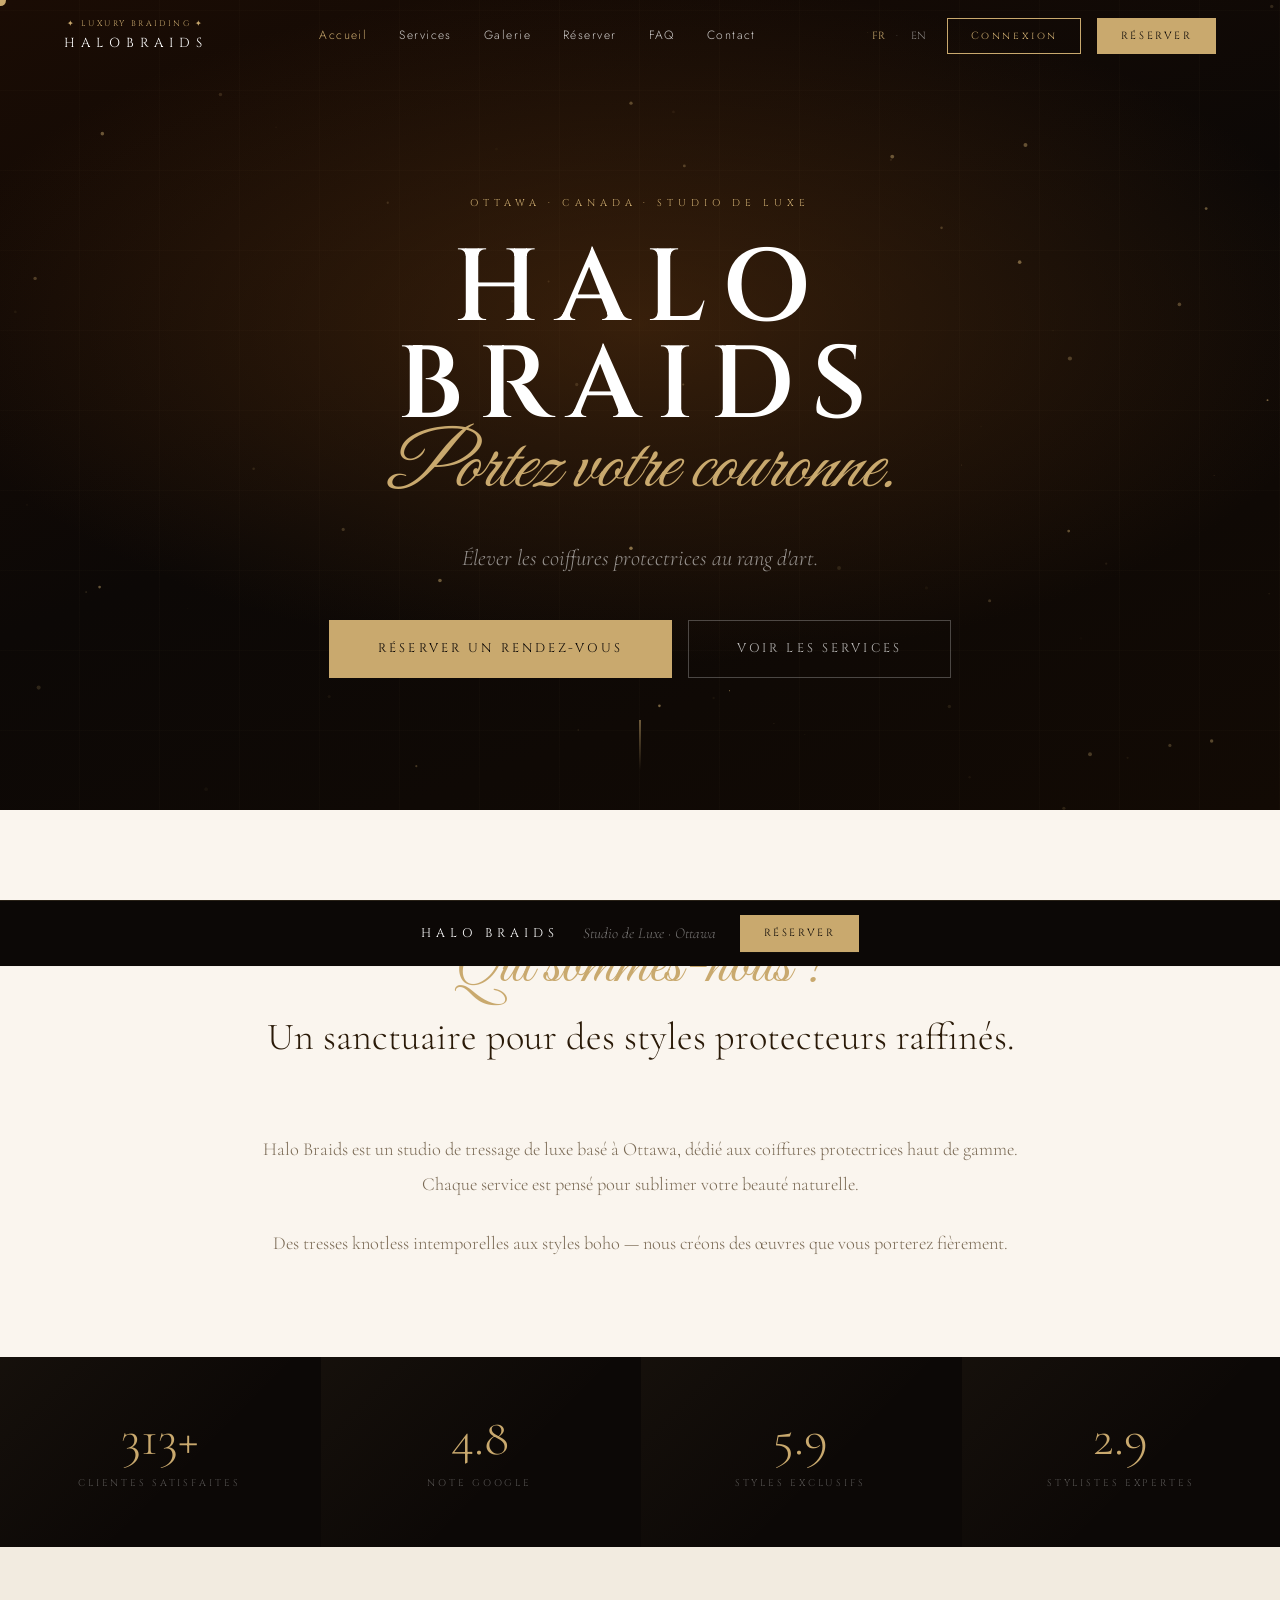
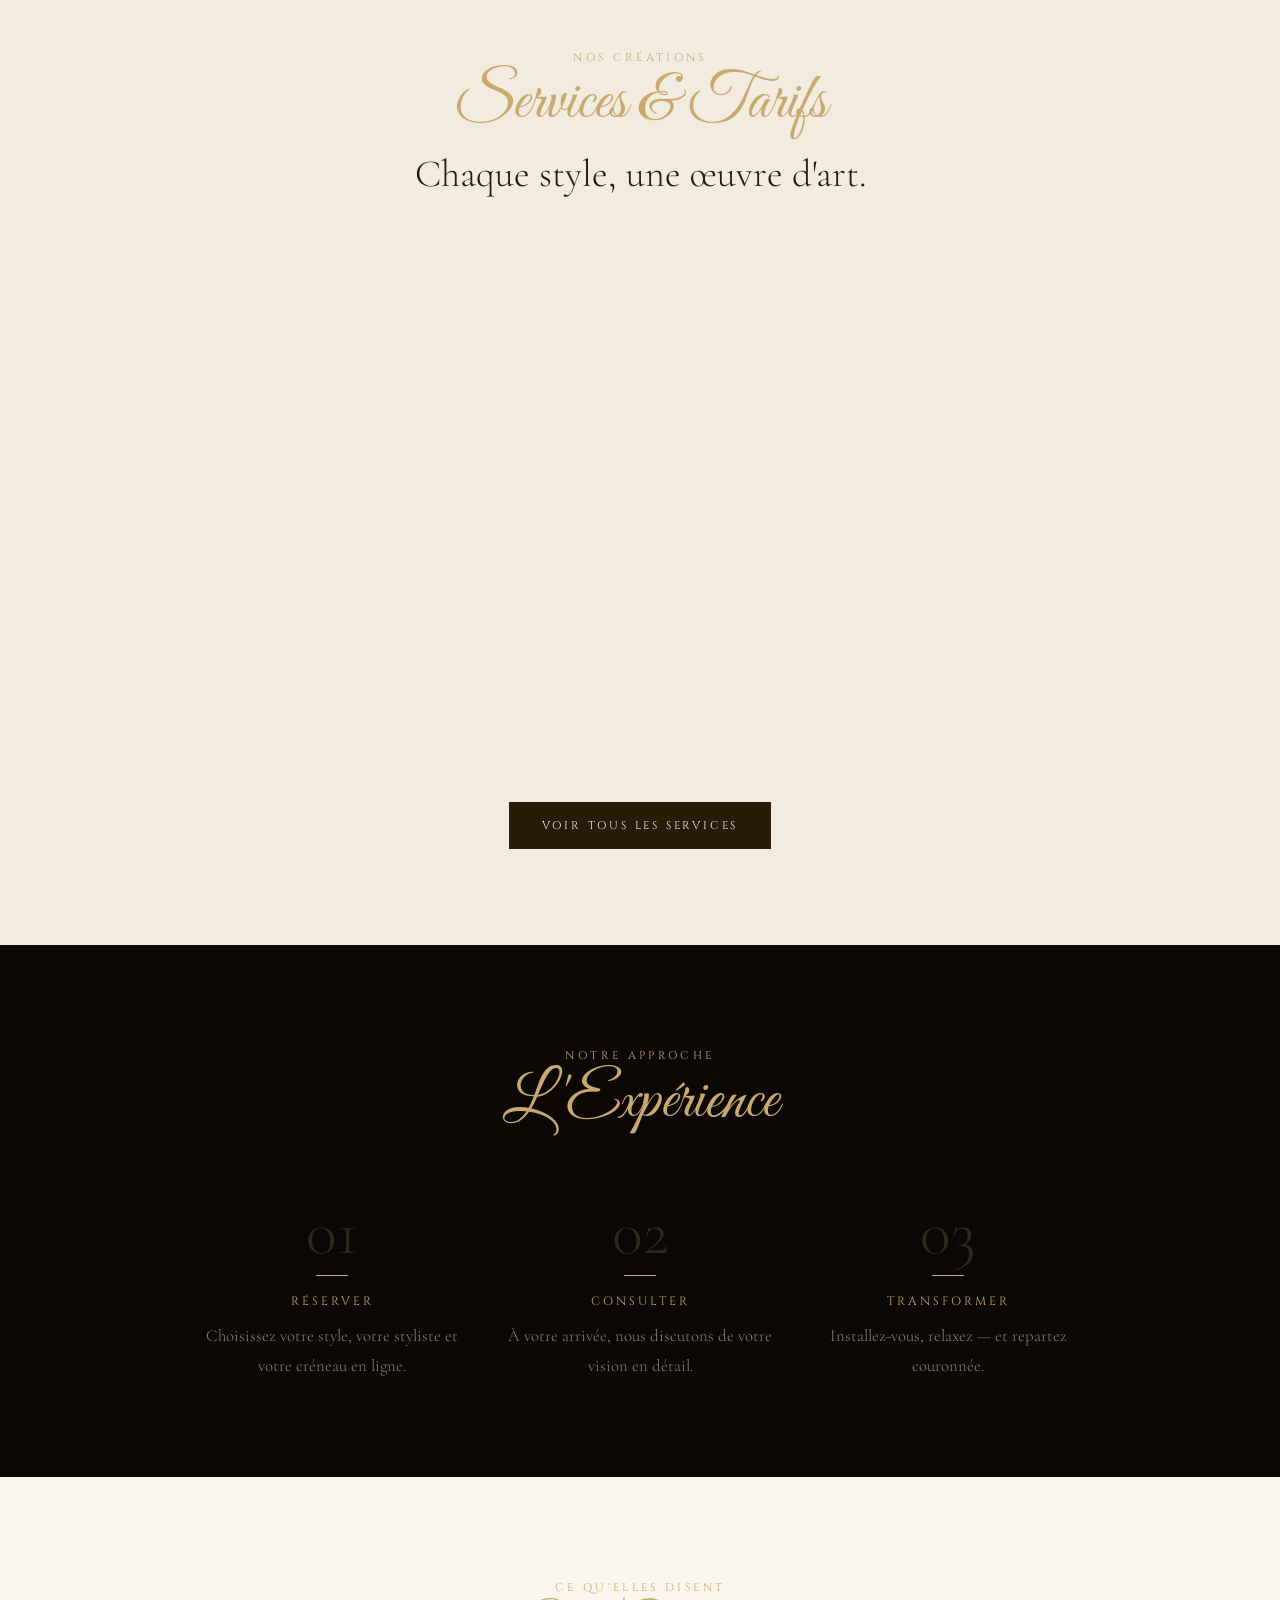
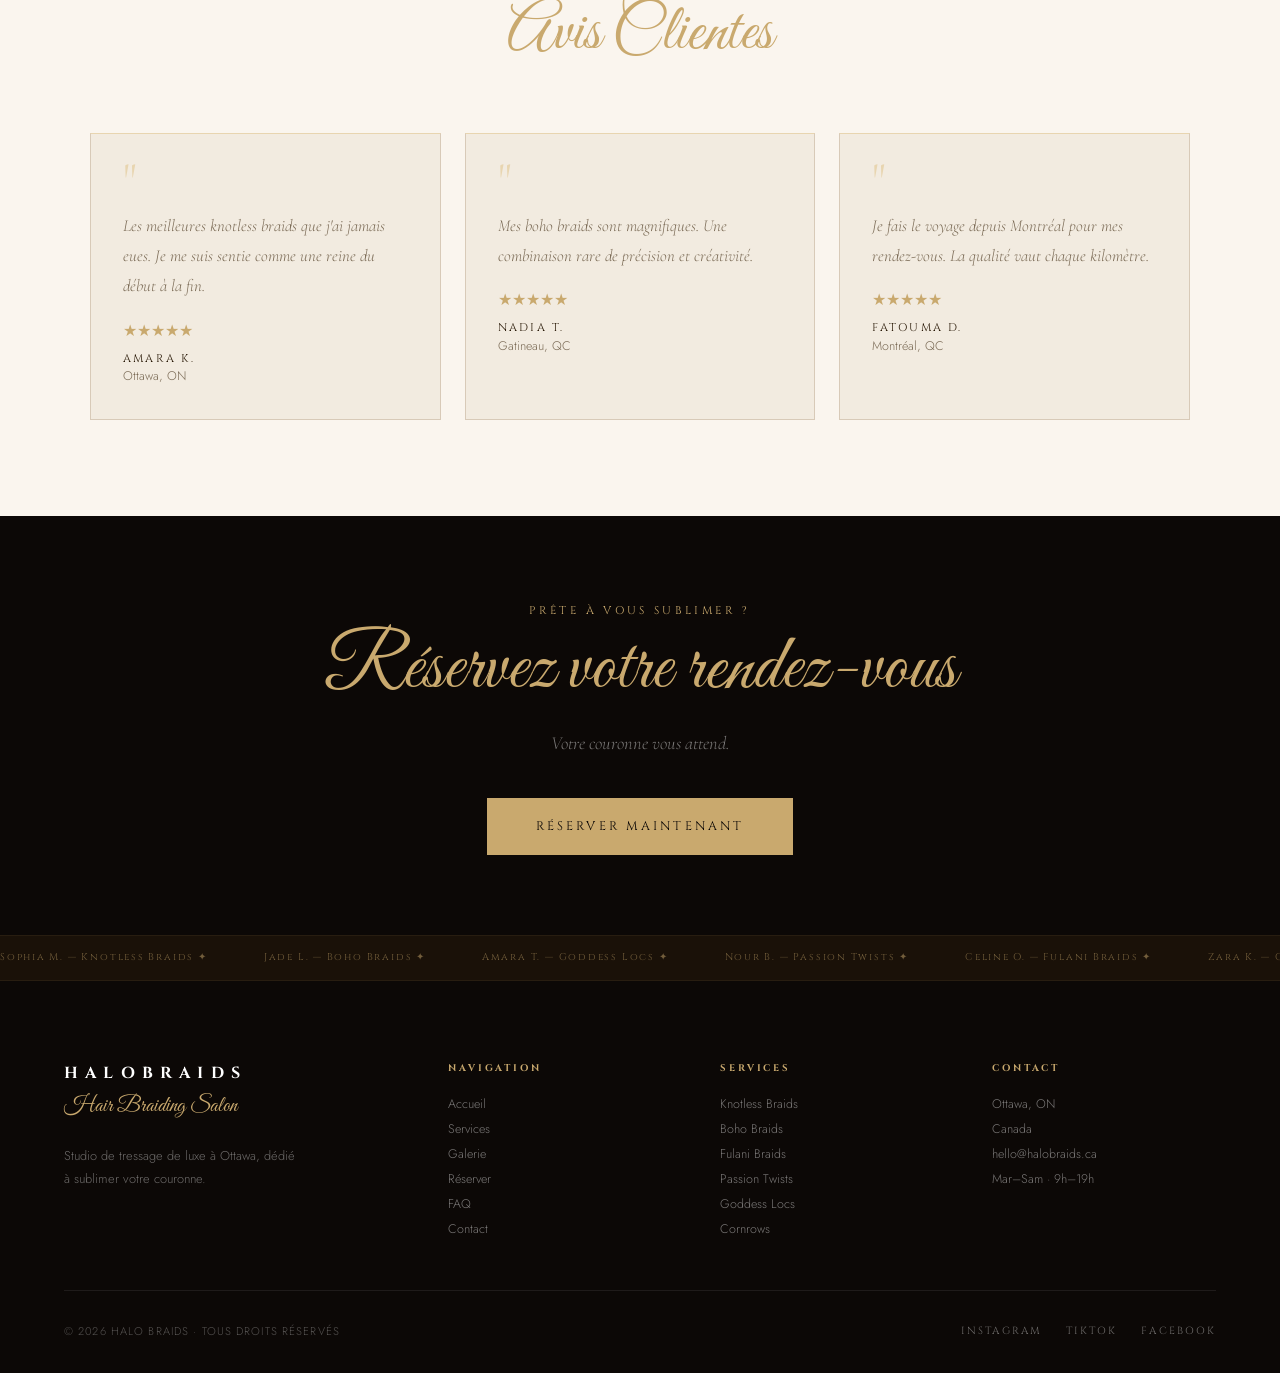
==== index.html @ 66e64363 "Halo Braids — site complet v1.0 - 8 pages HTML bilingues FR/EN (home, services, gallery, booking, ac" ====
<!DOCTYPE html>
<html lang="fr">
<head>
  <meta charset="UTF-8"/>
  <meta name="viewport" content="width=device-width,initial-scale=1.0"/>
  <title>Halo Braids — Luxury Hair Braiding · Ottawa</title>
  <meta name="description" content="Studio de tressage de luxe à Ottawa-Gatineau. Knotless braids, Boho braids, Fulani braids. Réservation en ligne, stylistes expertes, extensions incluses."/>
  <meta name="keywords" content="braids Ottawa, tressage Ottawa, knotless braids Ottawa, boho braids Gatineau, studio tressage luxe"/>
  <meta name="author" content="Halo Braids"/>
  <meta name="theme-color" content="#0c0806"/>
  <link rel="icon" href="assets/favicon.svg" type="image/svg+xml"/>
  <meta property="og:type" content="website"/>
  <meta property="og:site_name" content="Halo Braids"/>
  <meta property="og:title" content="Halo Braids — Luxury Hair Braiding · Ottawa"/>
  <meta property="og:description" content="Studio de tressage de luxe à Ottawa-Gatineau. Knotless, Boho, Fulani braids. Réservation en ligne."/>
  <meta property="og:url" content="https://ismael-ci.github.io/Halobraids/"/>
  <meta name="twitter:card" content="summary_large_image"/>
  <meta name="twitter:title" content="Halo Braids — Luxury Hair Braiding · Ottawa"/>
  <meta name="twitter:description" content="Studio de tressage de luxe à Ottawa. Réservation en ligne, stylistes expertes."/>
  <link rel="canonical" href="https://ismael-ci.github.io/Halobraids/"/>
  <link rel="preconnect" href="https://fonts.googleapis.com"/>
  <link rel="preconnect" href="https://fonts.gstatic.com" crossorigin/>
  <link href="https://fonts.googleapis.com/css2?family=Cormorant+Garamond:ital,wght@0,300;0,400;0,500;0,600;1,300&family=Cinzel:wght@400;500;600&family=Great+Vibes&family=Jost:wght@200;300;400&display=swap" rel="stylesheet"/>
  <link rel="stylesheet" href="assets/styles.css"/>
</head>
<body data-page="home">

<nav class="nav" id="app-nav"></nav>

<!-- HERO -->
<section class="hero">
  <div class="hero-bg"></div>
  <div class="hero-grid"></div>
  <div class="hero-content">
    <p class="hero-eyebrow" data-i18n="home.eyebrow"></p>
    <h1 class="hero-title" data-i18n="home.title">HALO BRAIDS</h1>
    <em class="h-script" style="display:block;font-size:clamp(2.2rem,6vw,5rem);color:var(--gold);margin-top:-.3rem;line-height:1" data-i18n="home.subtitle"></em>
    <p class="hero-tagline" data-i18n="home.tagline"></p>
    <div class="hero-ctas">
      <a href="booking.html" class="btn btn-lg" data-i18n="home.cta.book"></a>
      <a href="services.html" class="btn btn-outline btn-lg" style="border-color:rgba(255,255,255,.25);color:rgba(255,255,255,.7)" data-i18n="home.cta.services"></a>
    </div>
  </div>
</section>

<!-- ABOUT -->
<section class="section section-light">
  <div class="section-header fade-up">
    <span class="label" data-i18n="home.about.label"></span>
    <div class="h-script" data-i18n="home.about.title"></div>
    <h2 data-i18n="home.about.subtitle"></h2>
  </div>
  <div style="max-width:800px;margin:0 auto;text-align:center" class="fade-up">
    <p style="font-family:'Cormorant Garamond',serif;font-size:1.15rem;line-height:1.9;color:var(--muted);margin-bottom:1.5rem" data-i18n="home.about.p1"></p>
    <p style="font-family:'Cormorant Garamond',serif;font-size:1.15rem;line-height:1.9;color:var(--muted)" data-i18n="home.about.p2"></p>
  </div>
</section>

<!-- STATS BAND -->
<div class="stats-band">
  <div class="stat-box fade-up">
    <span class="stat-num" data-count="320" data-suffix="+">320+</span>
    <span class="stat-lbl" data-i18n="stats.clients"></span>
  </div>
  <div class="stat-box fade-up">
    <span class="stat-num" data-count="4.9">4.9</span>
    <span class="stat-lbl" data-i18n="stats.rating"></span>
  </div>
  <div class="stat-box fade-up">
    <span class="stat-num" data-count="6">6</span>
    <span class="stat-lbl" data-i18n="stats.styles"></span>
  </div>
  <div class="stat-box fade-up">
    <span class="stat-num" data-count="3">3</span>
    <span class="stat-lbl" data-i18n="stats.stylists"></span>
  </div>
</div>

<!-- SERVICES PREVIEW -->
<section class="section section-cream">
  <div class="section-header fade-up">
    <span class="label" data-i18n="home.services.label"></span>
    <div class="h-script" data-i18n="home.services.title"></div>
    <h2 data-i18n="home.services.subtitle"></h2>
  </div>
  <div class="grid-3" id="home-services"></div>
  <div class="text-center mt-3">
    <a href="services.html" class="btn btn-dark" data-i18n="home.services.viewAll"></a>
  </div>
</section>

<!-- EXPERIENCE -->
<section class="section section-dark">
  <div class="section-header fade-up">
    <span class="label" data-i18n="home.exp.label"></span>
    <div class="h-script" data-i18n="home.exp.title"></div>
  </div>
  <div class="grid-3" style="max-width:900px;text-align:center">
    <div class="fade-up">
      <div style="font-family:'Cormorant Garamond',serif;font-size:4rem;color:rgba(201,169,110,.2);line-height:1">01</div>
      <div style="width:32px;height:1px;background:var(--gold);margin:.6rem auto 1rem"></div>
      <div style="font-family:'Cinzel',serif;font-size:.75rem;letter-spacing:.25em;color:var(--gold);margin-bottom:.6rem" data-i18n="home.exp.step1.title"></div>
      <p style="color:rgba(255,255,255,.5);font-family:'Cormorant Garamond',serif;font-size:1.05rem;line-height:1.8" data-i18n="home.exp.step1.desc"></p>
    </div>
    <div class="fade-up">
      <div style="font-family:'Cormorant Garamond',serif;font-size:4rem;color:rgba(201,169,110,.2);line-height:1">02</div>
      <div style="width:32px;height:1px;background:var(--gold);margin:.6rem auto 1rem"></div>
      <div style="font-family:'Cinzel',serif;font-size:.75rem;letter-spacing:.25em;color:var(--gold);margin-bottom:.6rem" data-i18n="home.exp.step2.title"></div>
      <p style="color:rgba(255,255,255,.5);font-family:'Cormorant Garamond',serif;font-size:1.05rem;line-height:1.8" data-i18n="home.exp.step2.desc"></p>
    </div>
    <div class="fade-up">
      <div style="font-family:'Cormorant Garamond',serif;font-size:4rem;color:rgba(201,169,110,.2);line-height:1">03</div>
      <div style="width:32px;height:1px;background:var(--gold);margin:.6rem auto 1rem"></div>
      <div style="font-family:'Cinzel',serif;font-size:.75rem;letter-spacing:.25em;color:var(--gold);margin-bottom:.6rem" data-i18n="home.exp.step3.title"></div>
      <p style="color:rgba(255,255,255,.5);font-family:'Cormorant Garamond',serif;font-size:1.05rem;line-height:1.8" data-i18n="home.exp.step3.desc"></p>
    </div>
  </div>
</section>

<!-- REVIEWS -->
<section class="section section-light">
  <div class="section-header fade-up">
    <span class="label" data-i18n="home.reviews.label"></span>
    <div class="h-script" data-i18n="home.reviews.title"></div>
  </div>
  <div class="grid-3">
    <div class="card fade-up" style="background:var(--cream2);border-top:1px solid var(--gold-lt)">
      <div style="font-family:'Cormorant Garamond',serif;font-size:3rem;color:var(--gold-lt);line-height:.6">"</div>
      <p style="font-family:'Cormorant Garamond',serif;font-style:italic;font-size:1.05rem;color:var(--muted);line-height:1.8;margin:1rem 0" data-i18n="rev1.text"></p>
      <div style="color:var(--gold);margin-bottom:.4rem">★★★★★</div>
      <div style="font-family:'Cinzel',serif;font-size:.7rem;letter-spacing:.2em;color:var(--text)" data-i18n="rev1.name"></div>
      <div style="font-size:.78rem;color:var(--muted)" data-i18n="rev1.loc"></div>
    </div>
    <div class="card fade-up" style="background:var(--cream2);border-top:1px solid var(--gold-lt)">
      <div style="font-family:'Cormorant Garamond',serif;font-size:3rem;color:var(--gold-lt);line-height:.6">"</div>
      <p style="font-family:'Cormorant Garamond',serif;font-style:italic;font-size:1.05rem;color:var(--muted);line-height:1.8;margin:1rem 0" data-i18n="rev2.text"></p>
      <div style="color:var(--gold);margin-bottom:.4rem">★★★★★</div>
      <div style="font-family:'Cinzel',serif;font-size:.7rem;letter-spacing:.2em;color:var(--text)" data-i18n="rev2.name"></div>
      <div style="font-size:.78rem;color:var(--muted)" data-i18n="rev2.loc"></div>
    </div>
    <div class="card fade-up" style="background:var(--cream2);border-top:1px solid var(--gold-lt)">
      <div style="font-family:'Cormorant Garamond',serif;font-size:3rem;color:var(--gold-lt);line-height:.6">"</div>
      <p style="font-family:'Cormorant Garamond',serif;font-style:italic;font-size:1.05rem;color:var(--muted);line-height:1.8;margin:1rem 0" data-i18n="rev3.text"></p>
      <div style="color:var(--gold);margin-bottom:.4rem">★★★★★</div>
      <div style="font-family:'Cinzel',serif;font-size:.7rem;letter-spacing:.2em;color:var(--text)" data-i18n="rev3.name"></div>
      <div style="font-size:.78rem;color:var(--muted)" data-i18n="rev3.loc"></div>
    </div>
  </div>
</section>

<!-- CTA -->
<section class="section section-dark" style="text-align:center;padding:5rem 2rem">
  <div class="fade-up">
    <span class="label" data-i18n="home.cta.label"></span>
    <div class="h-script" style="font-size:clamp(3rem,6vw,5rem);margin:.4rem 0" data-i18n="home.cta.title"></div>
    <p style="font-family:'Cormorant Garamond',serif;font-style:italic;font-size:1.15rem;color:rgba(255,255,255,.45);margin:1rem 0 2.5rem" data-i18n="home.cta.text"></p>
    <a href="booking.html" class="btn btn-lg" data-i18n="home.cta.btn"></a>
  </div>
</section>

<footer class="footer" id="app-footer"></footer>

<script src="assets/data.js"></script>
<script src="assets/app.js"></script>
<script src="assets/luxury.js"></script>
<script>
  function renderHomeServices() {
    const grid = document.getElementById('home-services');
    grid.innerHTML = SERVICES.slice(0,3).map(s => `
      <div class="svc-card fade-up">
        <div class="svc-card-img"><span class="h-script">${s['name'+App.cap(App.lang)]}</span></div>
        <div class="svc-card-body">
          <h3>${s['name'+App.cap(App.lang)].toUpperCase()}</h3>
          <div class="price">${App.t('home.from')} ${s.price} $</div>
          <p class="desc">${s['desc'+App.cap(App.lang)]}</p>
          <div class="duration">${s.duration}h · ${App.t('services.hours')}</div>
        </div>
      </div>
    `).join('');
  }
  function onLangChange() { renderHomeServices(); }
  document.addEventListener('DOMContentLoaded', renderHomeServices);
</script>
</body>
</html>
---- assets/styles.css ----
/* ════════ HALO BRAIDS — SHARED STYLES ════════ */
*, *::before, *::after { box-sizing: border-box; margin: 0; padding: 0; }
:root {
  --black:#0c0806; --dark:#1a1108;
  --gold:#c9a96e; --gold-dark:#9c7a42; --gold-lt:#e8d5b0;
  --cream:#faf5ee; --cream2:#f2ebe0;
  --text:#2a1a08; --muted:#7a6a55;
  --green:#2d6a4f; --red:#9b2335;
  --border:#d8cab8;
  --shadow:0 2px 18px rgba(50,30,10,.08);
  --shadow-lg:0 8px 40px rgba(50,30,10,.15);
  --radius:2px;
}
html { scroll-behavior:smooth; }
body { background:var(--cream); color:var(--text); font-family:'Jost',sans-serif; font-weight:300; line-height:1.6; overflow-x:hidden; min-height:100vh; }

/* ── TYPOGRAPHY ── */
.h-script { font-family:'Great Vibes',cursive; color:var(--gold); line-height:1.1; }
.h-serif  { font-family:'Cormorant Garamond',serif; font-weight:300; }
.label    { font-family:'Cinzel',serif; font-size:.7rem; letter-spacing:.3em; color:var(--gold); }

/* ── NAV ── */
.nav { position:fixed; top:0; left:0; right:0; z-index:200; padding:0 4rem; height:72px;
       display:flex; align-items:center; justify-content:space-between; transition:.4s; background:transparent; }
.nav.scrolled,
.nav.solid { background:var(--black); box-shadow:0 1px 0 rgba(201,169,110,.15); }
.nav-logo { font-family:'Cinzel',serif; font-size:.82rem; letter-spacing:.45em; color:#fff;
            text-decoration:none; display:flex; flex-direction:column; align-items:center; gap:2px; }
.nav-logo small { font-size:.5rem; letter-spacing:.3em; color:var(--gold); }
.nav-links { display:flex; gap:2rem; align-items:center; }
.nav-links a { font-size:.75rem; letter-spacing:.12em; color:rgba(255,255,255,.78);
               text-decoration:none; transition:color .2s; }
.nav-links a:hover, .nav-links a.active { color:var(--gold); }
.nav-right { display:flex; align-items:center; gap:1rem; }

/* Buttons */
.btn { font-family:'Cinzel',serif; font-size:.7rem; letter-spacing:.25em; padding:.85rem 2rem;
       border:1px solid var(--gold); background:var(--gold); color:var(--black);
       text-decoration:none; cursor:pointer; transition:.25s; display:inline-block; }
.btn:hover { background:transparent; color:var(--gold); }
.btn-outline { background:transparent; color:var(--gold); }
.btn-outline:hover { background:var(--gold); color:var(--black); }
.btn-dark { background:var(--text); color:var(--cream); border-color:var(--text); }
.btn-dark:hover { background:var(--gold); border-color:var(--gold); color:var(--black); }
.btn-sm { padding:.55rem 1.4rem; font-size:.65rem; }
.btn-lg { padding:1.1rem 3rem; font-size:.78rem; }

/* Lang toggle */
.lang-toggle { display:flex; gap:.4rem; align-items:center; font-family:'Cinzel',serif;
               font-size:.65rem; letter-spacing:.2em; }
.lang-toggle button { background:transparent; border:none; color:rgba(255,255,255,.5);
                      cursor:pointer; font:inherit; padding:.3rem; transition:color .2s; }
.lang-toggle button.active { color:var(--gold); }
.lang-toggle button:hover { color:var(--gold); }
.lang-toggle span { color:rgba(255,255,255,.25); }

/* User chip */
.user-chip { display:flex; align-items:center; gap:.5rem; color:rgba(255,255,255,.75);
             text-decoration:none; font-size:.72rem; letter-spacing:.1em; }
.user-chip:hover { color:var(--gold); }
.user-avatar { width:28px; height:28px; border-radius:50%; background:var(--gold);
               color:var(--black); display:flex; align-items:center; justify-content:center;
               font-family:'Cinzel',serif; font-size:.65rem; font-weight:600; }

/* ── HERO ── */
.hero { min-height:90vh; background:var(--black); position:relative; overflow:hidden;
        display:flex; align-items:center; justify-content:center; text-align:center; padding:8rem 2rem 4rem; }
.hero-bg { position:absolute; inset:0;
  background: radial-gradient(ellipse 80% 60% at 50% 40%, rgba(90,50,15,.55) 0%, transparent 70%),
              linear-gradient(160deg,#1a0c04 0%,#0c0806 50%,#120a04 100%); }
.hero-grid { position:absolute; inset:0;
  background-image: repeating-linear-gradient(0deg,transparent,transparent 79px,rgba(201,169,110,.04) 80px),
                    repeating-linear-gradient(90deg,transparent,transparent 79px,rgba(201,169,110,.04) 80px); }
.hero-content { position:relative; z-index:2; max-width:900px; }
.hero-eyebrow { font-family:'Cinzel',serif; font-size:.62rem; letter-spacing:.5em;
                color:var(--gold); margin-bottom:1.8rem; }
.hero-title { font-family:'Cinzel',serif; font-size:clamp(2.8rem,8vw,7rem); font-weight:600;
              color:#fff; letter-spacing:.16em; line-height:.95; }
.hero-title em { display:block; font-family:'Great Vibes',cursive;
                 font-size:clamp(2.2rem,6vw,5rem); font-weight:400; letter-spacing:.04em;
                 color:var(--gold); margin-top:.3rem; font-style:normal; }
.hero-tagline { font-family:'Cormorant Garamond',serif; font-style:italic;
                font-size:clamp(1.05rem,2vw,1.4rem); color:rgba(255,255,255,.55);
                margin:2rem 0 2.8rem; }
.hero-ctas { display:flex; gap:1rem; justify-content:center; flex-wrap:wrap; }

/* ── PAGE BANNER (non-home) ── */
.banner { background:var(--black); padding:8rem 2rem 4rem; text-align:center; position:relative; }
.banner-bg { position:absolute; inset:0;
  background: radial-gradient(ellipse 60% 60% at 50% 50%, rgba(201,169,110,.08) 0%, transparent 70%); }
.banner-content { position:relative; z-index:1; }
.banner h1 { font-family:'Cinzel',serif; font-size:clamp(2.5rem,5vw,4rem); font-weight:600;
             color:#fff; letter-spacing:.15em; }
.banner .h-script { font-size:clamp(2rem,4vw,3.2rem); margin-top:.3rem; }
.banner p { font-family:'Cormorant Garamond',serif; font-style:italic;
            color:rgba(255,255,255,.5); margin-top:1rem; font-size:1.1rem; }

/* ── SECTIONS ── */
.section { padding:6rem 4rem; }
.section-dark { background:var(--black); color:#fff; }
.section-light { background:var(--cream); }
.section-cream { background:var(--cream2); }
.section-header { text-align:center; margin-bottom:4rem; }
.section-header h2 { font-family:'Cormorant Garamond',serif; font-size:clamp(1.8rem,3vw,2.6rem);
                     font-weight:300; margin-top:.3rem; }
.section-header .h-script { font-size:clamp(2.8rem,5vw,4.5rem); }
.section-dark .section-header h2 { color:rgba(255,255,255,.85); }

/* ── CARDS / GRIDS ── */
.grid-3 { display:grid; grid-template-columns:repeat(3,1fr); gap:1.5rem; max-width:1100px; margin:0 auto; }
.grid-4 { display:grid; grid-template-columns:repeat(4,1fr); gap:1.5rem; max-width:1100px; margin:0 auto; }

.card { background:var(--cream); border:1px solid var(--border); padding:2rem; transition:.3s; }
.card:hover { border-color:var(--gold); box-shadow:var(--shadow); transform:translateY(-2px); }

/* Service Card */
.svc-card { background:var(--cream); border:1px solid var(--border); overflow:hidden; transition:.3s;
            display:flex; flex-direction:column; }
.svc-card:hover { border-color:var(--gold); box-shadow:var(--shadow-lg); transform:translateY(-4px); }
.svc-card-img { aspect-ratio:4/3; background:linear-gradient(135deg,#5a3012,#1e0c04);
                position:relative; display:flex; align-items:center; justify-content:center; }
.svc-card-img .h-script { font-size:2.5rem; color:rgba(201,169,110,.45); }
.svc-card-body { padding:1.8rem; flex:1; display:flex; flex-direction:column; }
.svc-card-body h3 { font-family:'Cinzel',serif; font-size:.85rem; letter-spacing:.2em;
                    color:var(--text); margin-bottom:.5rem; }
.svc-card-body .price { font-family:'Cormorant Garamond',serif; font-size:1.5rem;
                        color:var(--gold-dark); margin-bottom:.8rem; }
.svc-card-body .desc { font-size:.88rem; color:var(--muted); line-height:1.7; flex:1; margin-bottom:1rem; }
.svc-card-body .duration { font-size:.75rem; color:var(--gold-dark); letter-spacing:.1em; }

/* Stylist Card */
.stylist-card { background:var(--cream); border:1px solid var(--border); padding:2rem 1.5rem;
                text-align:center; cursor:pointer; transition:.3s; position:relative; }
.stylist-card:hover, .stylist-card.selected { border-color:var(--gold); box-shadow:var(--shadow); }
.stylist-card.selected::before { content:''; position:absolute; top:8px; right:8px; width:24px;
                                  height:24px; background:var(--gold); border-radius:50%;
                                  display:flex; align-items:center; justify-content:center;
                                  background-image:url("data:image/svg+xml,%3Csvg xmlns='http://www.w3.org/2000/svg' viewBox='0 0 24 24' fill='%230c0806'%3E%3Cpath d='M9 16.17 4.83 12l-1.42 1.41L9 19 21 7l-1.41-1.41z'/%3E%3C/svg%3E");
                                  background-size:14px; background-repeat:no-repeat; background-position:center; }
.stylist-avatar { width:90px; height:90px; border-radius:50%; margin:0 auto 1rem;
                  background:linear-gradient(135deg,var(--gold),var(--gold-dark));
                  display:flex; align-items:center; justify-content:center;
                  font-family:'Cinzel',serif; font-size:1.5rem; color:var(--black); font-weight:600; }
.stylist-card h3 { font-family:'Cinzel',serif; font-size:.85rem; letter-spacing:.2em;
                   color:var(--text); margin-bottom:.3rem; }
.stylist-card .role { font-family:'Cormorant Garamond',serif; font-style:italic;
                      color:var(--muted); margin-bottom:.8rem; font-size:.95rem; }
.stylist-card .specialty { font-size:.78rem; color:var(--muted); letter-spacing:.05em; line-height:1.6; }
.stylist-card .rating { color:var(--gold); margin-top:.6rem; font-size:.8rem; }

/* ── FORMS ── */
.form { display:flex; flex-direction:column; gap:1rem; max-width:500px; margin:0 auto; }
.form-row { display:grid; grid-template-columns:1fr 1fr; gap:1rem; }
.form label { font-family:'Cinzel',serif; font-size:.7rem; letter-spacing:.2em;
              color:var(--muted); margin-bottom:.3rem; display:block; }
.form input, .form select, .form textarea {
  width:100%; padding:.85rem 1rem; background:#fff; border:1px solid var(--border);
  font-family:'Cormorant Garamond',serif; font-size:1rem; color:var(--text);
  outline:none; transition:border-color .25s; border-radius:var(--radius);
}
.form input:focus, .form select:focus, .form textarea:focus { border-color:var(--gold); }
.form textarea { min-height:110px; resize:vertical; }
.form-help { font-size:.78rem; color:var(--muted); margin-top:-.3rem; }
.form-error { color:var(--red); font-size:.8rem; margin-top:.3rem; min-height:1em; }
.form-success { background:#e8f5e9; color:var(--green); padding:1rem; border-radius:var(--radius);
                margin-top:1rem; font-family:'Cormorant Garamond',serif; }

/* ── BOOKING STEPS ── */
.steps-nav { display:flex; justify-content:center; gap:0; margin:3rem auto 4rem; max-width:900px; }
.step { flex:1; text-align:center; position:relative; padding-bottom:2rem; cursor:default; }
.step::before { content:''; position:absolute; bottom:1rem; left:0; right:0; height:2px;
                background:var(--border); }
.step:first-child::before { left:50%; }
.step:last-child::before { right:50%; }
.step-num { width:36px; height:36px; border-radius:50%; background:var(--cream);
            border:2px solid var(--border); display:flex; align-items:center; justify-content:center;
            margin:0 auto; font-family:'Cinzel',serif; font-size:.75rem; color:var(--muted);
            position:relative; z-index:1; }
.step.active .step-num, .step.done .step-num { background:var(--gold); border-color:var(--gold);
                                                color:var(--black); }
.step.done .step-num { background:var(--text); color:var(--gold); }
.step.active::before, .step.done::before { background:var(--gold); }
.step-label { font-family:'Cinzel',serif; font-size:.65rem; letter-spacing:.15em;
              color:var(--muted); margin-top:.6rem; }
.step.active .step-label { color:var(--text); font-weight:600; }
.step.done .step-label { color:var(--gold-dark); }

.step-content { display:none; max-width:1000px; margin:0 auto; }
.step-content.active { display:block; }

.step-actions { display:flex; justify-content:space-between; margin-top:3rem; gap:1rem;
                max-width:1000px; margin-left:auto; margin-right:auto; }

/* Calendar */
.cal { max-width:520px; margin:0 auto; background:var(--cream); border:1px solid var(--border);
       padding:1.5rem; border-radius:var(--radius); }
.cal-header { display:flex; justify-content:space-between; align-items:center; margin-bottom:1rem; }
.cal-header h3 { font-family:'Cinzel',serif; font-size:.85rem; letter-spacing:.2em; color:var(--text); }
.cal-nav { background:transparent; border:1px solid var(--border); width:34px; height:34px;
           cursor:pointer; color:var(--gold-dark); font-size:1.2rem; transition:.2s; }
.cal-nav:hover { background:var(--gold); color:var(--black); }
.cal-grid { display:grid; grid-template-columns:repeat(7,1fr); gap:4px; }
.cal-dow { text-align:center; font-family:'Cinzel',serif; font-size:.62rem; letter-spacing:.15em;
           color:var(--muted); padding:.6rem 0; }
.cal-day { aspect-ratio:1; display:flex; align-items:center; justify-content:center;
           font-family:'Cormorant Garamond',serif; font-size:1rem; cursor:pointer;
           border-radius:var(--radius); transition:.2s; color:var(--text); }
.cal-day:hover:not(.disabled) { background:var(--gold-lt); }
.cal-day.disabled { color:var(--border); cursor:not-allowed; }
.cal-day.today { background:var(--cream2); font-weight:600; }
.cal-day.selected { background:var(--gold); color:var(--black); font-weight:600; }
.cal-day.empty { cursor:default; }

/* Time slots */
.slots-grid { display:grid; grid-template-columns:repeat(4,1fr); gap:.8rem; max-width:600px; margin:2rem auto 0; }
.slot { padding:1rem .8rem; background:#fff; border:1px solid var(--border);
        text-align:center; cursor:pointer; transition:.2s; font-family:'Cinzel',serif;
        font-size:.78rem; letter-spacing:.1em; color:var(--text); }
.slot:hover:not(.disabled) { border-color:var(--gold); }
.slot.selected { background:var(--gold); color:var(--black); border-color:var(--gold); font-weight:600; }
.slot.disabled { color:var(--border); cursor:not-allowed; text-decoration:line-through; background:#fafafa; }

/* Booking summary */
.summary { background:var(--cream); border:1px solid var(--border); padding:2rem; max-width:600px;
           margin:0 auto; }
.summary-row { display:flex; justify-content:space-between; padding:.8rem 0;
               border-bottom:1px solid var(--border); }
.summary-row:last-child { border-bottom:none; }
.summary-row .k { font-family:'Cinzel',serif; font-size:.7rem; letter-spacing:.15em; color:var(--muted); }
.summary-row .v { font-family:'Cormorant Garamond',serif; font-size:1.05rem; color:var(--text); }
.summary-total { background:var(--text); color:var(--cream); padding:1.2rem;
                 display:flex; justify-content:space-between; align-items:center; margin-top:1rem; }
.summary-total .k { font-family:'Cinzel',serif; font-size:.75rem; letter-spacing:.2em; color:var(--gold); }
.summary-total .v { font-family:'Cormorant Garamond',serif; font-size:1.4rem; }

/* ── AUTH ── */
.auth-wrap { max-width:480px; margin:0 auto; padding:3rem 0; }
.auth-tabs { display:flex; border-bottom:1px solid var(--border); margin-bottom:2rem; }
.auth-tab { flex:1; padding:1rem; text-align:center; font-family:'Cinzel',serif;
            font-size:.75rem; letter-spacing:.2em; color:var(--muted); cursor:pointer;
            border-bottom:2px solid transparent; transition:.2s; background:transparent; border-left:none; border-right:none; border-top:none; }
.auth-tab.active { color:var(--text); border-color:var(--gold); }
.auth-panel { display:none; }
.auth-panel.active { display:block; }

/* ── DASHBOARD ── */
.dashboard { max-width:1100px; margin:0 auto; padding:3rem 4rem; }
.dash-header { display:flex; justify-content:space-between; align-items:center; flex-wrap:wrap;
               gap:1rem; margin-bottom:2.5rem; padding-bottom:1.5rem; border-bottom:1px solid var(--border); }
.dash-greeting .h-script { font-size:2.5rem; }
.dash-greeting h1 { font-family:'Cormorant Garamond',serif; font-weight:300; font-size:1.6rem;
                    color:var(--text); }
.dash-stats { display:grid; grid-template-columns:repeat(4,1fr); gap:1rem; margin-bottom:2.5rem; }
.stat { background:var(--cream); border:1px solid var(--border); padding:1.5rem; text-align:center; }
.stat-val { font-family:'Cormorant Garamond',serif; font-size:1.8rem; color:var(--gold-dark); }
.stat-lbl { font-family:'Cinzel',serif; font-size:.62rem; letter-spacing:.2em;
            color:var(--muted); margin-top:.3rem; }
.dash-section { margin-bottom:2.5rem; }
.dash-section h2 { font-family:'Cinzel',serif; font-size:.85rem; letter-spacing:.2em;
                   color:var(--text); margin-bottom:1.2rem; padding-bottom:.6rem;
                   border-bottom:1px solid var(--border); }

/* Booking list */
.booking-item { background:var(--cream); border:1px solid var(--border); padding:1.5rem;
                margin-bottom:.8rem; display:grid; grid-template-columns:auto 1fr auto;
                gap:1.5rem; align-items:center; }
.booking-badge { width:60px; height:60px; background:var(--gold); color:var(--black);
                 display:flex; flex-direction:column; align-items:center; justify-content:center;
                 font-family:'Cormorant Garamond',serif; }
.booking-badge .day { font-size:1.3rem; font-weight:600; line-height:1; }
.booking-badge .mo { font-family:'Cinzel',serif; font-size:.6rem; letter-spacing:.15em; margin-top:.2rem; }
.booking-info h4 { font-family:'Cinzel',serif; font-size:.8rem; letter-spacing:.15em;
                   color:var(--text); margin-bottom:.3rem; }
.booking-info p { font-size:.85rem; color:var(--muted); line-height:1.5; }
.booking-status { font-family:'Cinzel',serif; font-size:.65rem; letter-spacing:.2em;
                  padding:.4rem .8rem; border:1px solid var(--gold); color:var(--gold-dark); }
.booking-status.past { color:var(--muted); border-color:var(--border); }

/* Empty state */
.empty { text-align:center; padding:3rem 1rem; color:var(--muted);
         font-family:'Cormorant Garamond',serif; font-style:italic; font-size:1.05rem; }

/* Gallery */
.gallery-grid { display:grid; grid-template-columns:repeat(3,1fr); gap:1rem; max-width:1100px;
                margin:0 auto; }
.gallery-item { aspect-ratio:3/4; position:relative; overflow:hidden; cursor:pointer; }
.gallery-item .ph { width:100%; height:100%; transition:transform .5s; }
.gallery-item:hover .ph { transform:scale(1.05); }
.gallery-item:nth-child(1) .ph { background:linear-gradient(135deg,#5a2e10,#1a0c04); }
.gallery-item:nth-child(2) .ph { background:linear-gradient(135deg,#2e1a0a,#0c0804); }
.gallery-item:nth-child(3) .ph { background:linear-gradient(135deg,#4a2010,#160804); }
.gallery-item:nth-child(4) .ph { background:linear-gradient(135deg,#3a2810,#120c04); }
.gallery-item:nth-child(5) .ph { background:linear-gradient(135deg,#251508,#0e0804); }
.gallery-item:nth-child(6) .ph { background:linear-gradient(135deg,#3e2010,#160804); }
.gallery-item .tag { position:absolute; bottom:1rem; left:1rem; right:1rem;
                     font-family:'Cinzel',serif; font-size:.65rem; letter-spacing:.2em;
                     color:var(--gold); text-align:center; opacity:0; transition:.3s; }
.gallery-item:hover .tag { opacity:1; }

/* FAQ */
.faq-list { max-width:760px; margin:0 auto; }
details { border-bottom:1px solid var(--border); padding:1.4rem 0; }
summary { font-family:'Cormorant Garamond',serif; font-size:1.1rem; font-weight:500;
          color:var(--text); cursor:pointer; list-style:none; display:flex;
          justify-content:space-between; align-items:center; gap:1rem; }
summary::after { content:'+'; font-size:1.4rem; color:var(--gold); }
details[open] summary::after { content:'−'; }
details p { font-family:'Cormorant Garamond',serif; font-size:1.05rem; color:var(--muted);
            line-height:1.8; padding-top:.8rem; }

/* ── FOOTER ── */
.footer { background:var(--black); padding:5rem 4rem 2rem; color:rgba(255,255,255,.5); }
.footer-top { display:grid; grid-template-columns:1.5fr 1fr 1fr 1fr; gap:3rem; margin-bottom:3rem; }
.footer-brand h4 { font-family:'Cinzel',serif; font-size:1rem; letter-spacing:.45em;
                   color:#fff; margin-bottom:.2rem; }
.footer-brand .sub { font-family:'Great Vibes',cursive; font-size:1.4rem;
                     color:var(--gold); margin-bottom:1.2rem; }
.footer-brand p { font-size:.8rem; line-height:1.8; max-width:240px; color:rgba(255,255,255,.4); }
.footer-col h5 { font-family:'Cinzel',serif; font-size:.6rem; letter-spacing:.3em;
                 color:var(--gold); margin-bottom:1rem; }
.footer-col a, .footer-col p { display:block; font-size:.78rem; color:rgba(255,255,255,.45);
                                text-decoration:none; line-height:2; transition:color .2s; }
.footer-col a:hover { color:var(--gold); }
.footer-bottom { border-top:1px solid rgba(255,255,255,.08); padding-top:2rem;
                 display:flex; justify-content:space-between; flex-wrap:wrap; gap:1rem;
                 font-size:.7rem; color:rgba(255,255,255,.3); letter-spacing:.1em; }
.footer-socials { display:flex; gap:1.5rem; }
.footer-socials a { color:rgba(255,255,255,.4); font-family:'Cinzel',serif;
                    font-size:.65rem; letter-spacing:.2em; text-decoration:none; }
.footer-socials a:hover { color:var(--gold); }

/* ── TOAST ── */
.toast { position:fixed; bottom:2rem; right:2rem; background:var(--text); color:var(--cream);
         padding:1rem 1.5rem; box-shadow:var(--shadow-lg); z-index:1000;
         font-family:'Cormorant Garamond',serif; font-size:1rem;
         transform:translateX(120%); transition:transform .4s; max-width:360px;
         border-left:3px solid var(--gold); }
.toast.show { transform:none; }
.toast.error { border-left-color:var(--red); }
.toast.success { border-left-color:var(--green); }

/* ── UTILITIES ── */
.text-center { text-align:center; }
.mt-2 { margin-top:2rem; }
.mt-3 { margin-top:3rem; }
.mb-2 { margin-bottom:2rem; }
.fade-up { opacity:0; transform:translateY(24px); transition:.8s; }
.fade-up.visible { opacity:1; transform:none; }
.hidden { display:none !important; }

/* ── RESPONSIVE ── */
@media (max-width:1024px) {
  .nav { padding:0 2rem; }
  .nav-links { gap:1.2rem; }
  .section { padding:5rem 2rem; }
  .grid-3, .grid-4 { grid-template-columns:repeat(2,1fr); }
  .dash-stats { grid-template-columns:repeat(2,1fr); }
  .footer-top { grid-template-columns:1fr 1fr; }
  .dashboard { padding:2rem; }
  .slots-grid { grid-template-columns:repeat(3,1fr); }
}
@media (max-width:768px) {
  .nav { padding:0 1.5rem; height:64px; }
  .nav-links { display:none; }
  .section { padding:4rem 1.5rem; }
  .grid-3, .grid-4, .gallery-grid { grid-template-columns:1fr; }
  .dash-stats { grid-template-columns:1fr 1fr; }
  .footer-top { grid-template-columns:1fr; }
  .footer { padding:4rem 1.5rem 2rem; }
  .form-row { grid-template-columns:1fr; }
  .step-label { display:none; }
  .slots-grid { grid-template-columns:repeat(2,1fr); }
  .booking-item { grid-template-columns:auto 1fr; }
  .booking-status { grid-column:1/-1; justify-self:start; }
}

/* Mobile menu */
.menu-toggle { display:none; background:transparent; border:none; color:#fff;
               cursor:pointer; font-size:1.4rem; padding:.4rem; }
@media (max-width:768px) {
  .menu-toggle { display:block; }
  .nav-links { position:fixed; top:64px; left:0; right:0; background:var(--black);
               flex-direction:column; padding:2rem; gap:1.5rem; transform:translateY(-110%);
               transition:.3s; }
  .nav-links.open { transform:none; display:flex; }
  .nav-right .btn { display:none; }
}

/* ════════ LUXURY INTERACTIONS ════════ */

/* Custom cursor — only hides native cursor when JS has added .has-cursor to body */
.has-cursor,.has-cursor *,.has-cursor a,.has-cursor button { cursor:none !important; }

#lx-cursor {
  position:fixed; left:0; top:0;
  width:11px; height:11px;
  background:var(--gold); border-radius:50%;
  pointer-events:none; z-index:9999;
  margin:-5.5px 0 0 -5.5px;
  transition:width .18s,height .18s,margin .18s,background .18s;
  will-change:left,top;
}
#lx-cursor.big { width:28px; height:28px; margin:-14px 0 0 -14px; background:rgba(201,169,110,.35); }
#lx-cursor.sq  { transform:scale(.6); }
#lx-ring {
  position:fixed; left:0; top:0;
  width:40px; height:40px;
  border:1px solid rgba(201,169,110,.38); border-radius:50%;
  pointer-events:none; z-index:9998; margin:-20px 0 0 -20px;
  will-change:left,top; transition:opacity .3s;
}
#lx-ring.hide { opacity:0; }

/* Mouse sparkle trail */
.lx-spark {
  position:fixed; pointer-events:none; z-index:9990;
  width:var(--sz,.1rem); height:var(--sz,.1rem);
  background:var(--gold); border-radius:50%;
  transform:translate(-50%,-50%);
  animation:sparkFade .65s ease-out forwards;
}
@keyframes sparkFade {
  0%   { opacity:.8; transform:translate(-50%,-50%) scale(1); }
  100% { opacity:0;  transform:translate(-50%,-50%) scale(0) translateY(-12px); }
}

/* Scroll progress */
#lx-bar {
  position:fixed; top:0; left:0; height:2px; width:0%;
  background:linear-gradient(90deg,var(--gold-dark),var(--gold),var(--gold-lt));
  z-index:9997; transition:width .08s linear; pointer-events:none;
}

/* Splash */
#lx-splash {
  position:fixed; inset:0; background:var(--black); z-index:10000;
  display:flex; align-items:center; justify-content:center; transition:opacity .65s;
}
.sp-inner { text-align:center; }
.sp-h {
  font-family:'Cinzel',serif; font-size:5.5rem; color:var(--gold); line-height:1;
  animation:splashPop 2.2s ease-out forwards;
}
.sp-brand {
  font-family:'Cinzel',serif; font-size:.75rem; letter-spacing:.55em;
  color:rgba(201,169,110,.55); margin-top:.6rem;
  animation:splashFade 2.2s ease-out .2s both;
}
.sp-line {
  height:1px; background:var(--gold); margin:.9rem auto 0;
  animation:splashLine 2.2s ease-out .1s both;
}
@keyframes splashPop {
  0%  { opacity:0; transform:scale(.65); }
  45% { opacity:1; transform:scale(1.06); }
  100%{ opacity:1; transform:scale(1); }
}
@keyframes splashFade {
  0%  { opacity:0; letter-spacing:.9em; }
  100%{ opacity:1; letter-spacing:.55em; }
}
@keyframes splashLine {
  0%  { width:0; }
  100%{ width:56px; }
}

/* Scroll-down hint */
.lx-scroll-hint {
  position:absolute; bottom:2.5rem; left:50%; transform:translateX(-50%);
  z-index:5; transition:opacity .4s;
}
.lx-scroll-line {
  width:1px; height:50px; background:linear-gradient(180deg,var(--gold),transparent);
  margin:0 auto; animation:scrollPulse 1.6s ease-in-out infinite;
}
@keyframes scrollPulse {
  0%,100% { opacity:.3; transform:scaleY(.6) translateY(-8px); }
  50%      { opacity:1;  transform:scaleY(1) translateY(0); }
}

/* Sticky booking bar */
#lx-sticky {
  position:fixed; bottom:0; left:0; right:0; background:var(--black);
  border-top:1px solid rgba(201,169,110,.15);
  display:flex; align-items:center; justify-content:center; gap:1.5rem;
  padding:.9rem 2rem; z-index:190;
  transform:translateY(100%); transition:transform .4s;
}
#lx-sticky.show { transform:none; }
.sticky-logo { font-family:'Cinzel',serif; font-size:.78rem; letter-spacing:.4em; color:#fff; }
.sticky-tag  { font-family:'Cormorant Garamond',serif; font-style:italic; color:rgba(255,255,255,.45); font-size:.95rem; }

/* Back to top */
#lx-top {
  position:fixed; bottom:2rem; right:2rem; z-index:195;
  width:44px; height:44px; border:1px solid rgba(201,169,110,.4); background:var(--black);
  color:var(--gold); font-size:1.1rem; display:flex; align-items:center; justify-content:center;
  opacity:0; pointer-events:none; transform:translateY(12px); transition:all .35s;
}
#lx-top.show { opacity:1; pointer-events:all; transform:none; }
#lx-top:hover { background:var(--gold); color:var(--black); border-color:var(--gold); }

/* Marquee */
.marquee-wrap {
  background:var(--dark); padding:.85rem 0; overflow:hidden;
  border-top:1px solid rgba(201,169,110,.08);
  border-bottom:1px solid rgba(201,169,110,.08);
}
.marquee-track {
  display:flex; gap:3.5rem; white-space:nowrap;
  animation:marqueeScroll 28s linear infinite;
}
.marquee-wrap:hover .marquee-track { animation-play-state:paused; }
.marquee-item {
  font-family:'Cinzel',serif; font-size:.62rem; letter-spacing:.18em;
  color:rgba(201,169,110,.5); flex-shrink:0;
}
@keyframes marqueeScroll {
  from { transform:translateX(0); }
  to   { transform:translateX(-50%); }
}

/* Confetti */
.lx-confetti {
  position:fixed; z-index:9989;
  animation-name:confettiFall; animation-timing-function:linear; animation-fill-mode:forwards;
}
@keyframes confettiFall {
  0%   { top:-20px; opacity:1; transform:rotate(0deg); }
  85%  { opacity:.9; }
  100% { top:100vh; opacity:0; transform:rotate(820deg) translateX(40px); }
}

/* Stats section */
.stats-band {
  display:grid; grid-template-columns:repeat(4,1fr); gap:2px;
  background:var(--black);
}
.stat-box {
  background:var(--black); padding:3.5rem 2rem; text-align:center;
  position:relative; overflow:hidden;
}
.stat-box::before {
  content:''; position:absolute; inset:0;
  background:linear-gradient(135deg,rgba(201,169,110,.05),transparent 60%);
  pointer-events:none;
}
.stat-num {
  display:block; font-family:'Cormorant Garamond',serif;
  font-size:clamp(2.6rem,4vw,4.2rem); color:var(--gold); line-height:1;
}
.stat-lbl {
  display:block; font-family:'Cinzel',serif; font-size:.6rem;
  letter-spacing:.3em; color:rgba(255,255,255,.3); margin-top:.7rem;
}

/* Gallery filters */
.gallery-filters {
  display:flex; gap:.7rem; justify-content:center; flex-wrap:wrap; margin-bottom:2.8rem;
}
.gf-btn {
  font-family:'Cinzel',serif; font-size:.6rem; letter-spacing:.28em;
  padding:.55rem 1.4rem; border:1px solid var(--border); background:transparent;
  color:var(--muted); transition:all .25s;
}
.gf-btn:hover,.gf-btn.active {
  border-color:var(--gold); color:var(--gold); background:rgba(201,169,110,.06);
}

/* Lightbox */
#lx-lb {
  position:fixed; inset:0; z-index:9995;
  display:flex; align-items:center; justify-content:center; flex-direction:column; gap:1rem;
  opacity:0; pointer-events:none; transition:opacity .35s;
}
#lx-lb.on { opacity:1; pointer-events:all; }
.lb-bg { position:absolute; inset:0; background:rgba(12,8,6,.93); }
.lb-wrap {
  position:relative; z-index:1; display:flex; align-items:center; gap:1.2rem;
  max-width:92vw;
}
.lb-media { width:min(68vh,480px); height:min(68vh,480px); flex-shrink:0; }
.lb-ph-in { width:100%; height:100%; border:1px solid rgba(201,169,110,.15); }
.lb-close {
  position:absolute; top:-2.4rem; right:0; background:none; border:none;
  color:var(--gold); font-size:1.2rem; padding:.3rem .6rem; transition:color .2s;
}
.lb-close:hover { color:#fff; }
.lb-prev,.lb-next {
  flex-shrink:0; background:none; border:1px solid rgba(201,169,110,.2);
  color:var(--gold); font-size:1.9rem; line-height:1; padding:.7rem 1rem;
  font-family:'Cormorant Garamond',serif; transition:all .2s;
}
.lb-prev:hover,.lb-next:hover {
  background:rgba(201,169,110,.1); border-color:var(--gold);
}
.lb-cap {
  position:relative; z-index:1;
  font-family:'Cinzel',serif; font-size:.62rem; letter-spacing:.28em;
  color:rgba(201,169,110,.65);
}

@media (max-width:768px) {
  .stats-band { grid-template-columns:repeat(2,1fr); }
  .lb-prev,.lb-next { display:none; }
  .lb-media { width:84vw; height:84vw; }
}
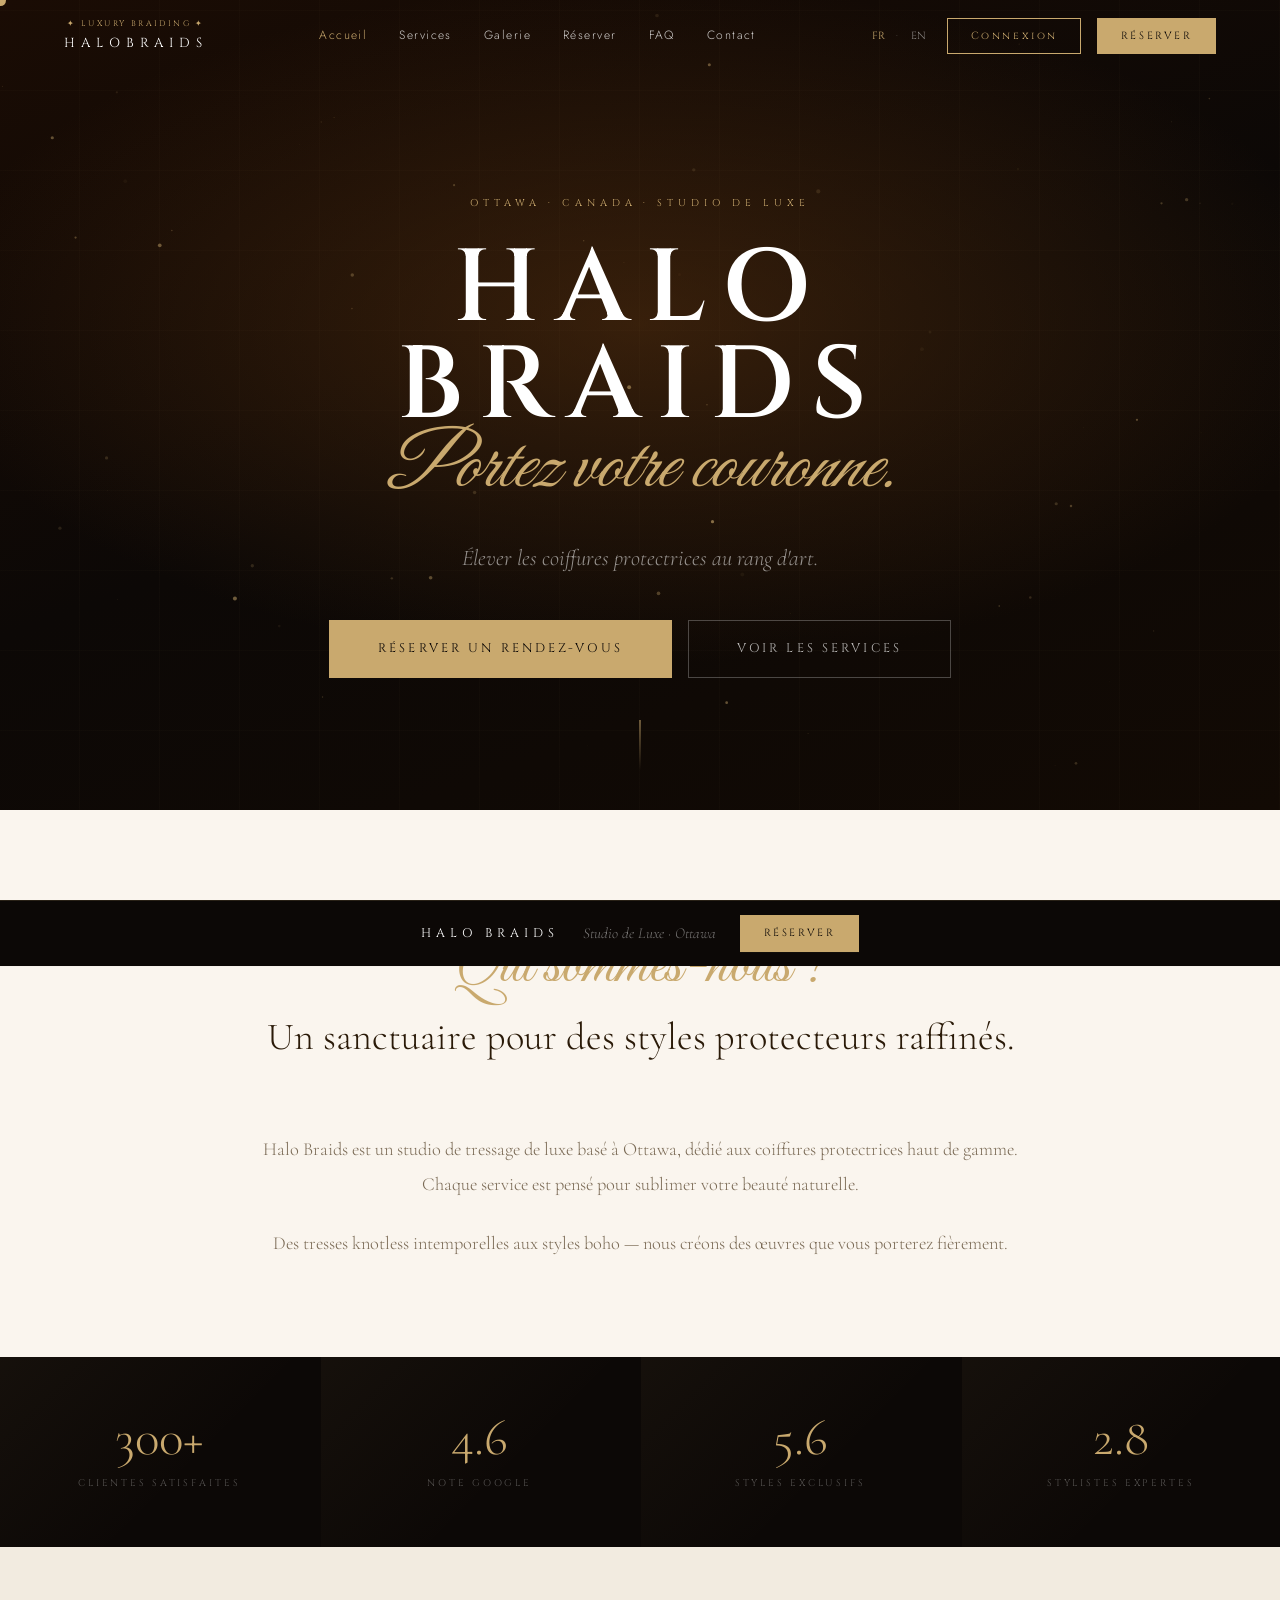
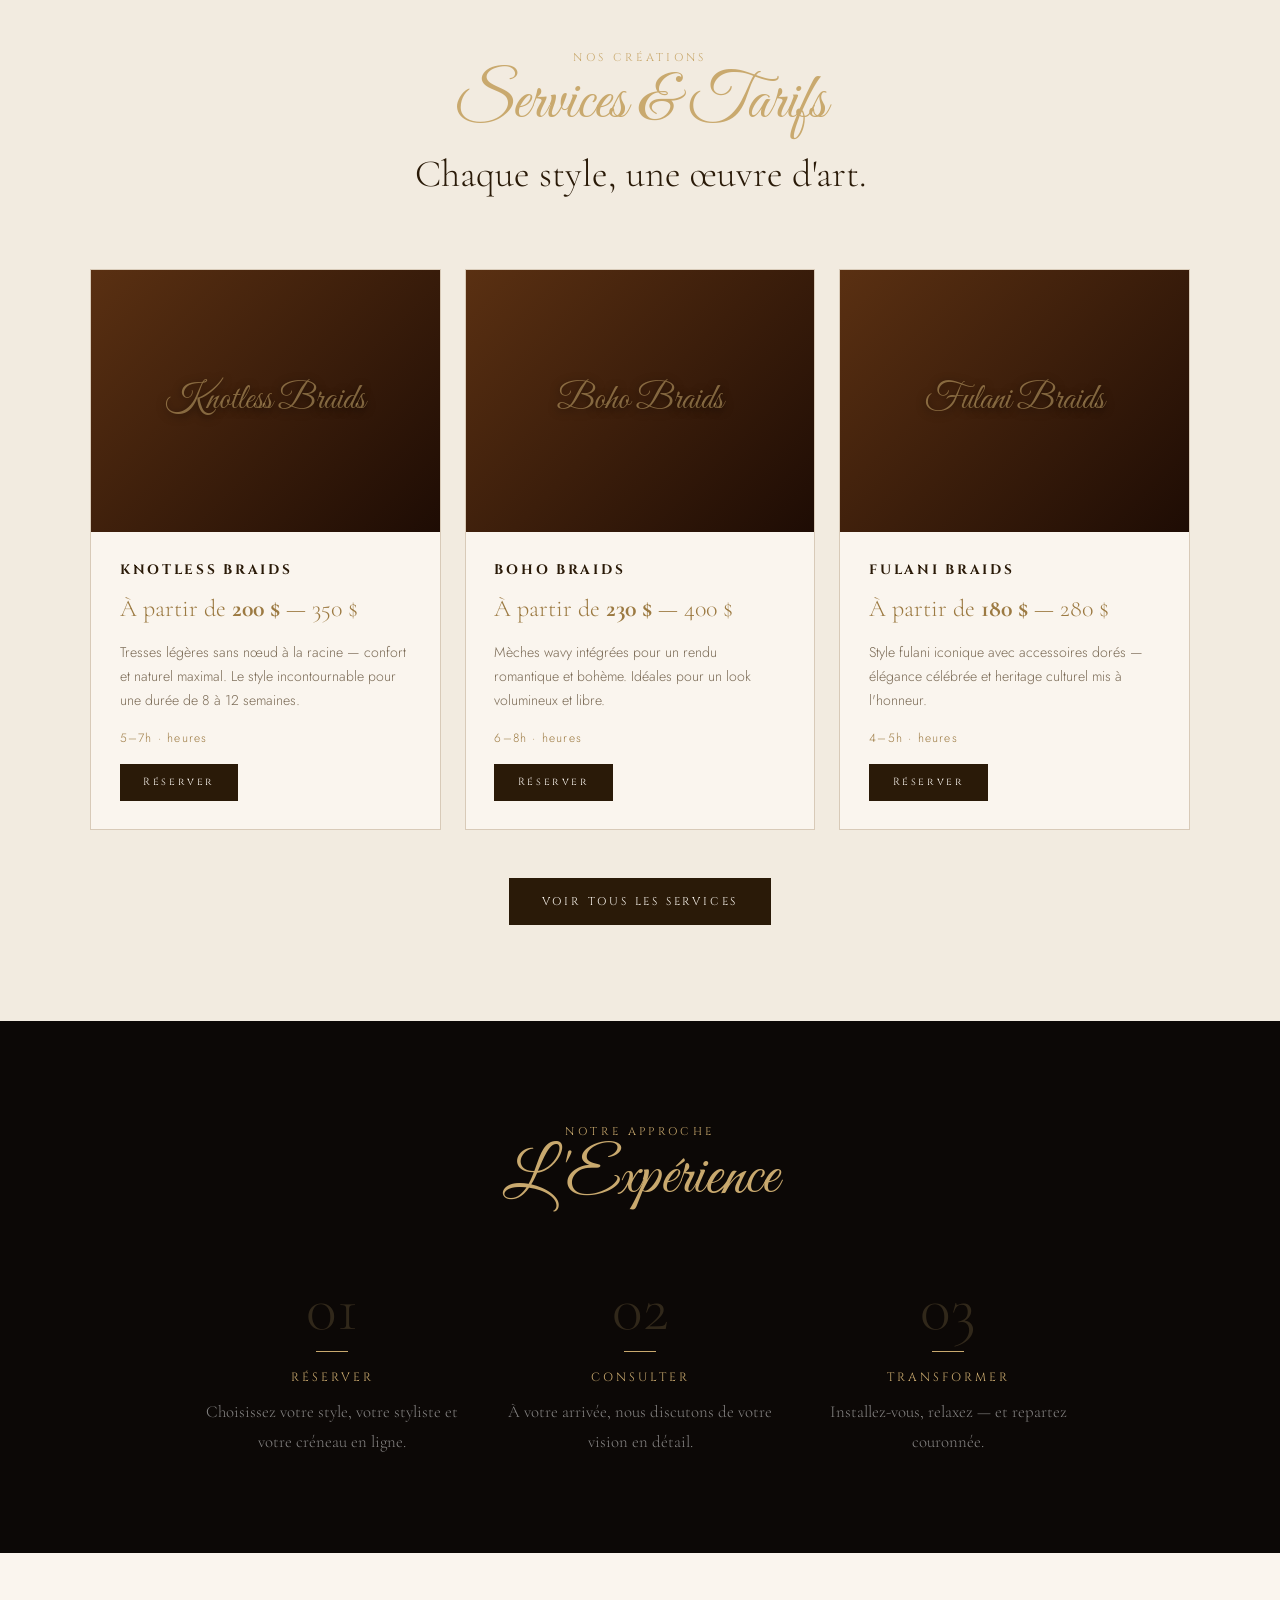
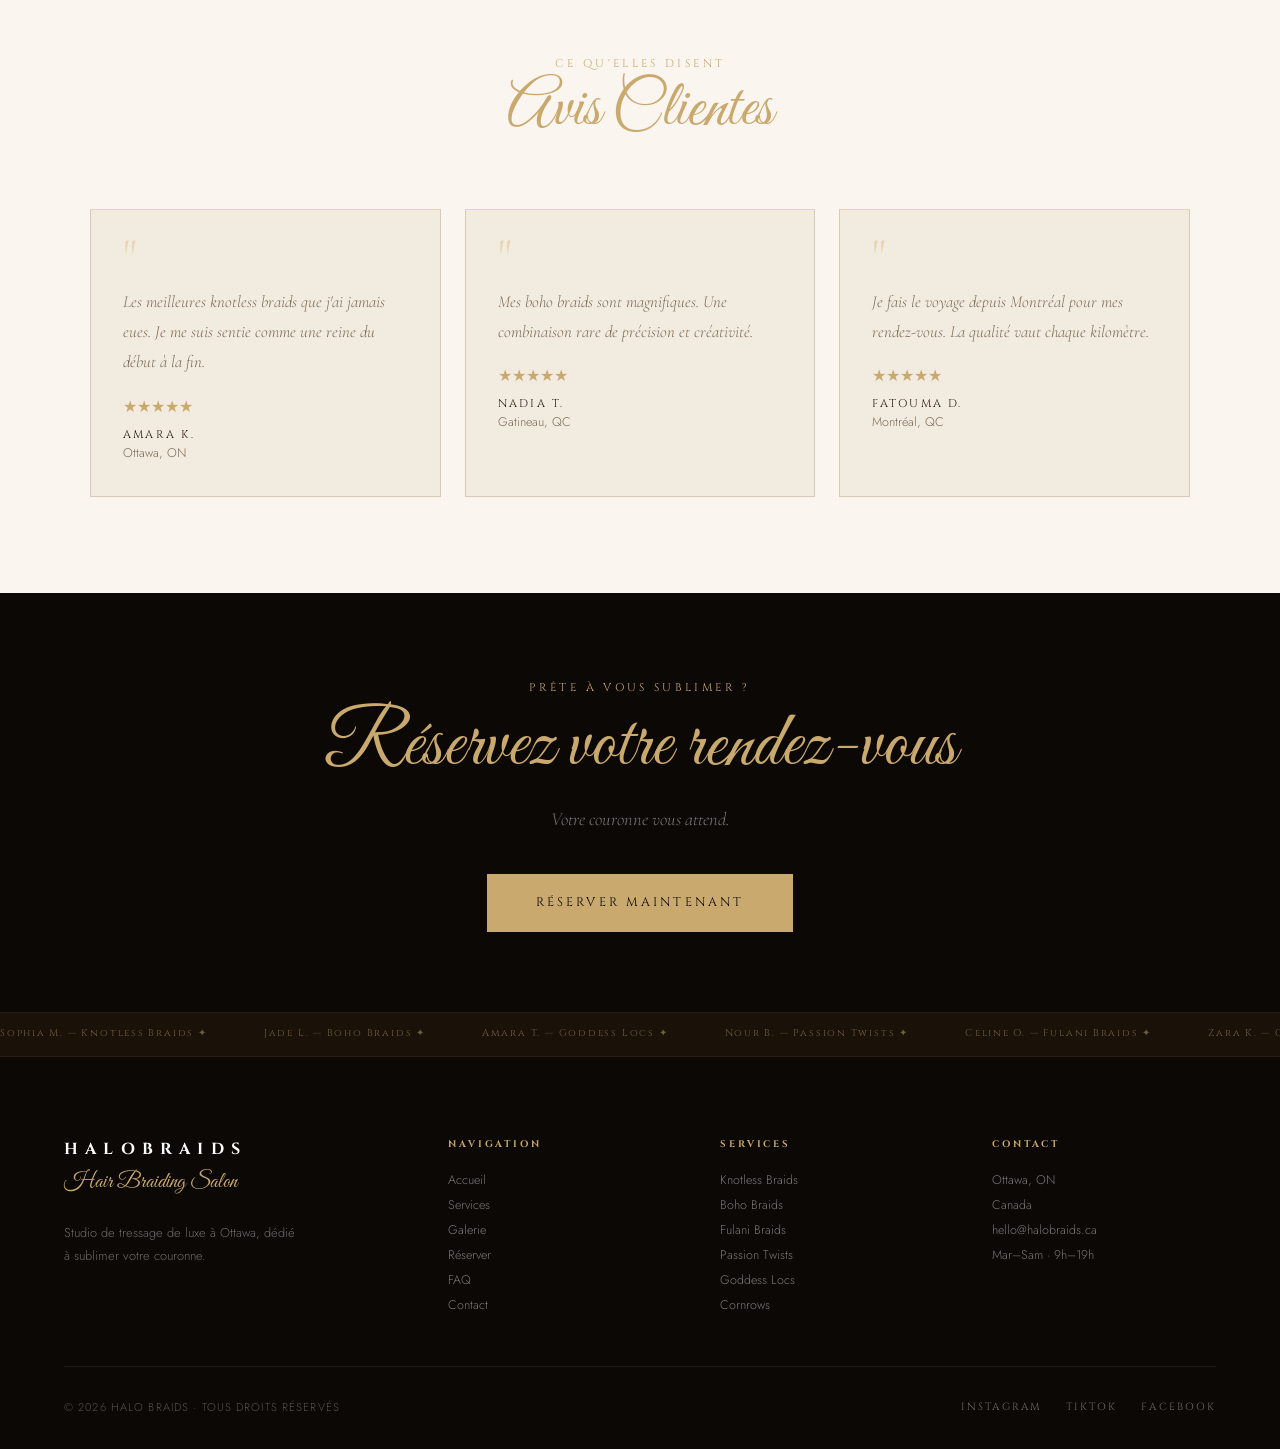
==== commit 8457e449: "Audit complet: toutes les images chargées, accueil + réservation fonctionnels - gallery.html: 7 imag" ====
--- a/index.html
+++ b/index.html
@@ -166,17 +166,25 @@
 <script>
   function renderHomeServices() {
     const grid = document.getElementById('home-services');
-    grid.innerHTML = SERVICES.slice(0,3).map(s => `
-      <div class="svc-card fade-up">
-        <div class="svc-card-img"><span class="h-script">${s['name'+App.cap(App.lang)]}</span></div>
+    grid.innerHTML = SERVICES.slice(0,3).map(s => {
+      const lang = App.cap(App.lang);
+      return `
+      <div class="svc-card">
+        <div class="svc-card-img" style="position:relative">
+          <img src="${s.img||''}" alt="${s['name'+lang]}" loading="lazy"
+               onerror="this.style.display='none'"
+               style="position:absolute;inset:0;width:100%;height:100%;object-fit:cover"/>
+          <span class="h-script" style="position:relative;z-index:1;font-size:2.2rem;color:rgba(201,169,110,.55);text-shadow:0 2px 8px rgba(0,0,0,.6)">${s['name'+lang]}</span>
+        </div>
         <div class="svc-card-body">
-          <h3>${s['name'+App.cap(App.lang)].toUpperCase()}</h3>
-          <div class="price">${App.t('home.from')} ${s.price} $</div>
-          <p class="desc">${s['desc'+App.cap(App.lang)]}</p>
-          <div class="duration">${s.duration}h · ${App.t('services.hours')}</div>
+          <h3>${s['name'+lang].toUpperCase()}</h3>
+          <div class="price">${App.t('home.from')} <strong>${s.price} $</strong>${s.priceMax ? ' — '+s.priceMax+' $' : ''}</div>
+          <p class="desc">${s['desc'+lang]}</p>
+          <div class="duration">${s.durationMin||s.duration}–${s.duration}h · ${App.t('services.hours')}</div>
+          <a href="booking.html?service=${s.id}" class="btn btn-dark btn-sm" style="margin-top:1rem;align-self:flex-start">${App.t('services.book')}</a>
         </div>
-      </div>
-    `).join('');
+      </div>`;
+    }).join('');
   }
   function onLangChange() { renderHomeServices(); }
   document.addEventListener('DOMContentLoaded', renderHomeServices);
--- a/assets/styles.css
+++ b/assets/styles.css
@@ -600,8 +600,36 @@
   color:rgba(201,169,110,.65);
 }
 
+/* Gallery item images */
+.gallery-item img {
+  position:absolute; inset:0; width:100%; height:100%;
+  object-fit:cover; transition:transform .5s ease;
+}
+.gallery-item:hover img { transform:scale(1.07); }
+.gallery-item[style*="display:none"] { display:none !important; }
+
+/* Service card image overlay */
+.svc-card-img img {
+  position:absolute; inset:0; width:100%; height:100%;
+  object-fit:cover; transition:transform .5s ease;
+}
+.svc-card:hover .svc-card-img img { transform:scale(1.04); }
+
+/* Slot grid — more slots */
+.slots-grid { display:grid; grid-template-columns:repeat(3,1fr); gap:.5rem; }
+@media (min-width:600px) { .slots-grid { grid-template-columns:repeat(4,1fr); } }
+.slot {
+  padding:.6rem .4rem; text-align:center; border:1px solid var(--border);
+  font-family:'Cinzel',serif; font-size:.65rem; letter-spacing:.08em;
+  cursor:pointer; transition:all .2s; background:#fff;
+}
+.slot:hover:not(.disabled) { border-color:var(--gold); color:var(--gold); }
+.slot.selected { background:var(--gold); color:var(--black); border-color:var(--gold); }
+.slot.disabled { opacity:.35; cursor:not-allowed; text-decoration:line-through; }
+
 @media (max-width:768px) {
   .stats-band { grid-template-columns:repeat(2,1fr); }
   .lb-prev,.lb-next { display:none; }
   .lb-media { width:84vw; height:84vw; }
-}
+  .gallery-grid { grid-template-columns:repeat(2,1fr); }
+}
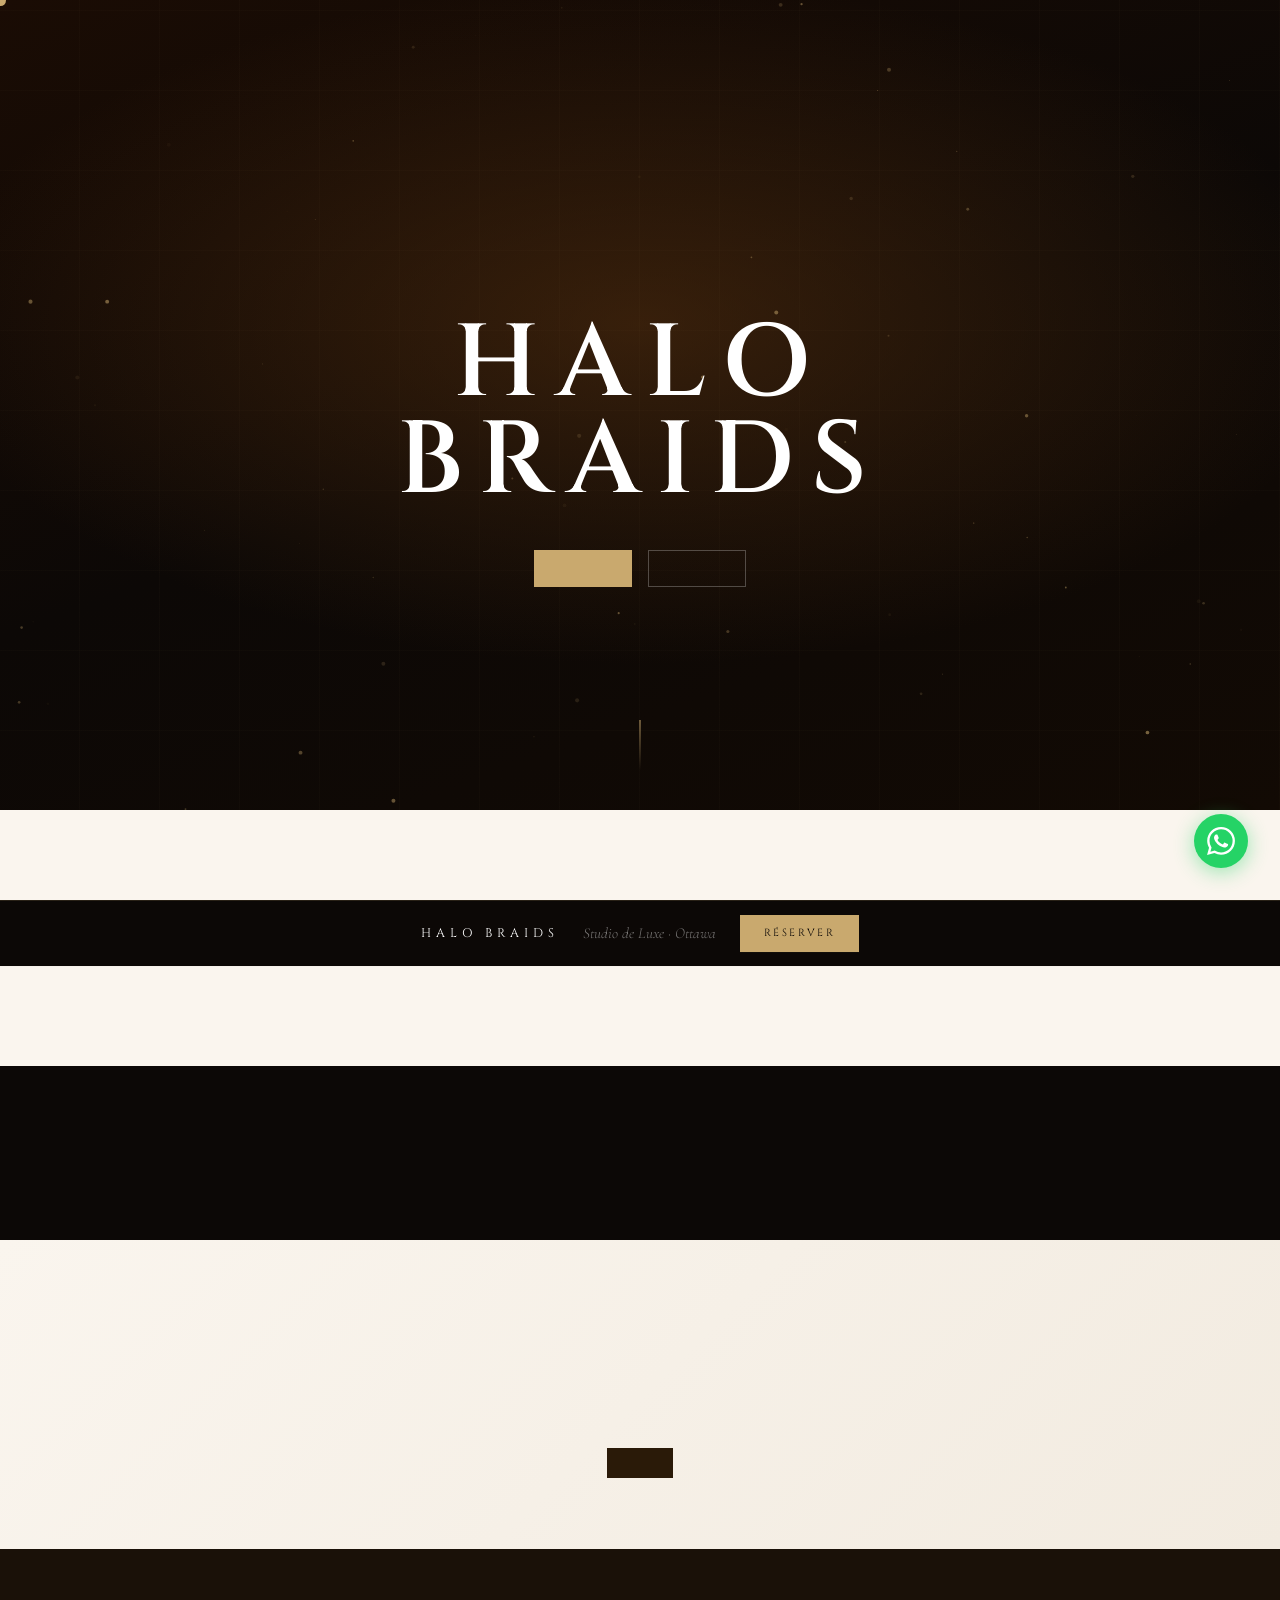
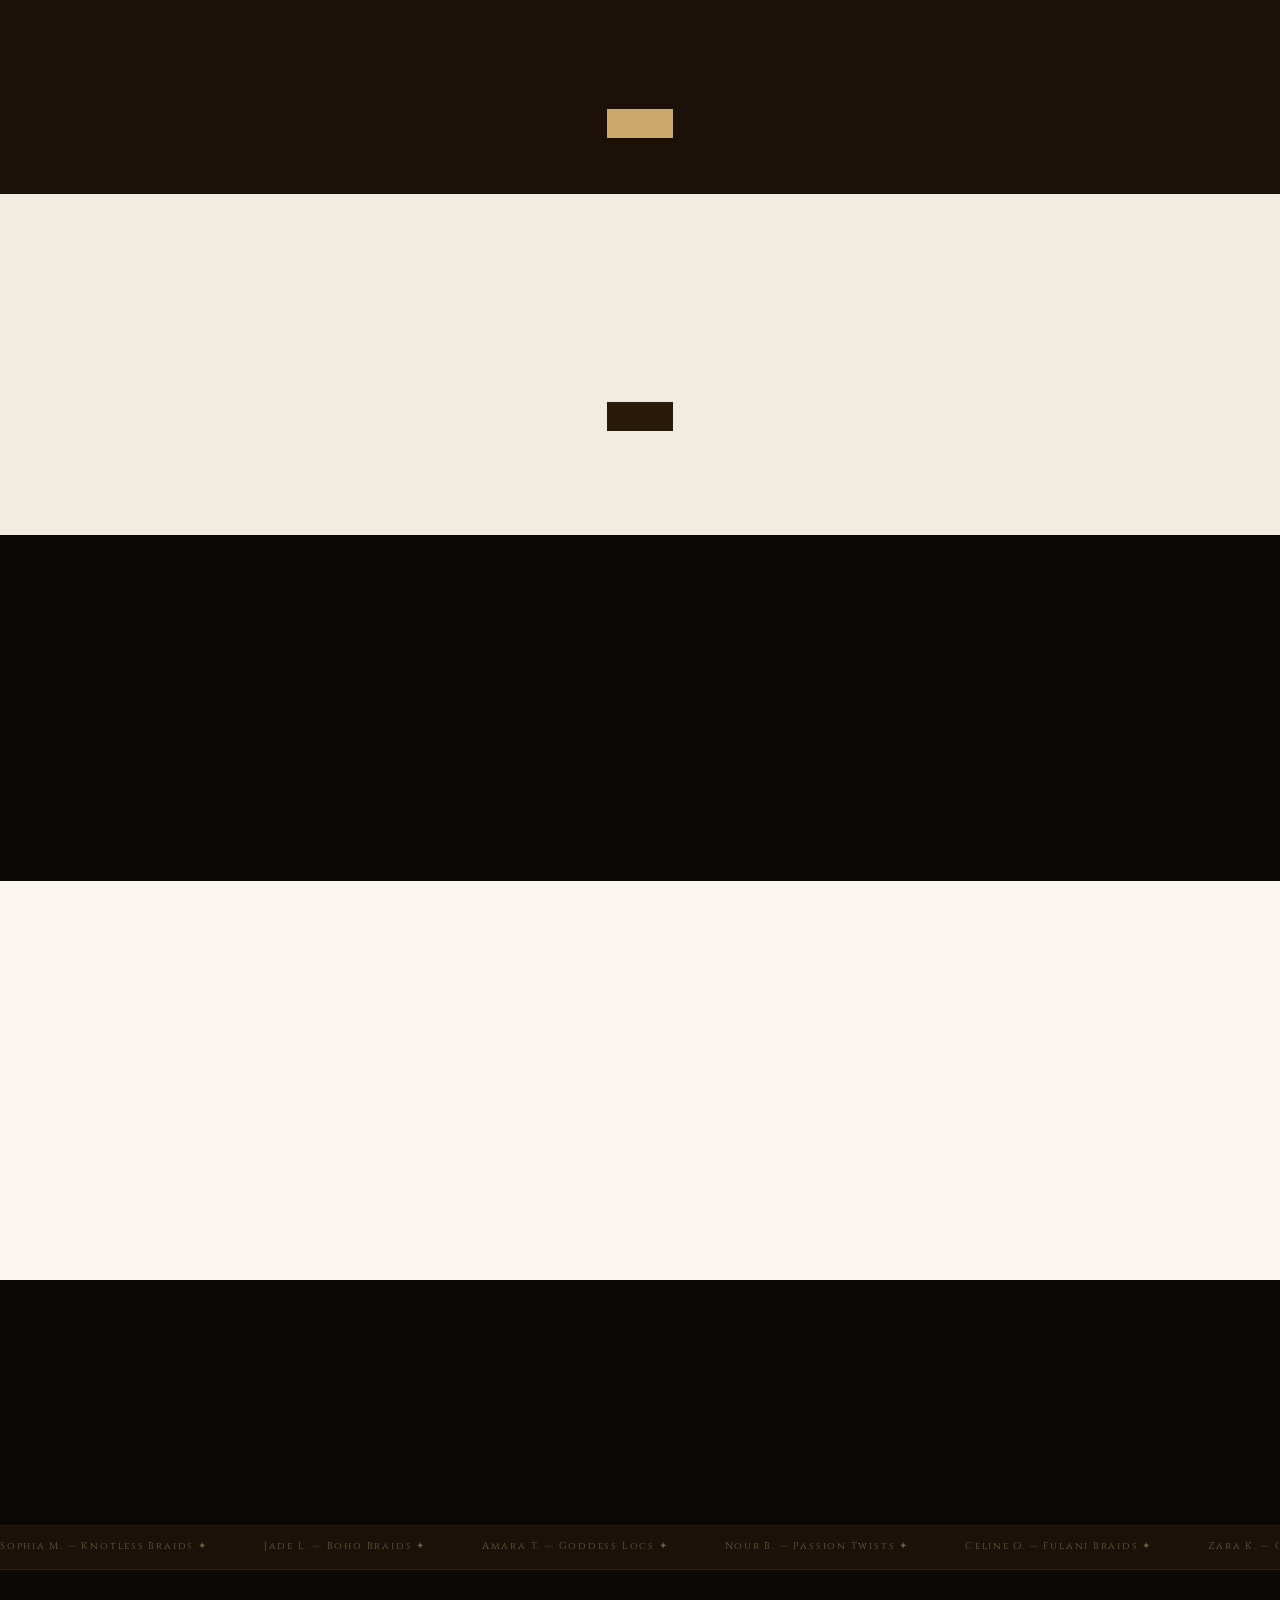
==== commit 102bcef1: "Améliorations pro : promotions, événements, horaires 9h-22h, confirmation email/SMS/facture - TIME_S" ====
--- a/index.html
+++ b/index.html
@@ -25,6 +25,11 @@
 </head>
 <body data-page="home">
 
+<!-- Announcement bar -->
+<div class="announce-bar" id="announce-bar" style="display:none">
+  <strong id="announce-text"></strong>
+  <button class="announce-close" onclick="document.getElementById('announce-bar').style.display='none'" title="Fermer">✕</button>
+</div>
 <nav class="nav" id="app-nav"></nav>
 
 <!-- HERO -->
@@ -73,6 +78,29 @@
   <div class="stat-box fade-up">
     <span class="stat-num" data-count="3">3</span>
     <span class="stat-lbl" data-i18n="stats.stylists"></span>
+  </div>
+</div>
+
+<!-- PROMOTIONS TEASER -->
+<section class="promo-teaser" id="promo-teaser-section">
+  <div class="section-header fade-up">
+    <span class="label" data-i18n="promo.label"></span>
+    <div class="h-script" data-i18n="promo.title"></div>
+  </div>
+  <div class="promo-teaser-grid" id="home-promos"></div>
+  <a href="promos.html" class="btn btn-dark mt-3" data-i18n="promo.viewAll"></a>
+</section>
+
+<!-- EVENTS RIBBON -->
+<div class="events-ribbon" id="events-ribbon">
+  <div class="section-header fade-up" style="text-align:center">
+    <span class="label" data-i18n="events.label"></span>
+    <div class="h-script" data-i18n="events.title"></div>
+    <div style="font-family:'Cinzel',serif;font-size:.72rem;letter-spacing:.2em;color:rgba(255,255,255,.45);margin-top:.5rem" data-i18n="events.subtitle"></div>
+  </div>
+  <div class="events-grid" id="home-events"></div>
+  <div class="text-center mt-3">
+    <a href="promos.html#events" class="btn" data-i18n="events.viewAll"></a>
   </div>
 </div>
 
@@ -186,8 +214,77 @@
       </div>`;
     }).join('');
   }
-  function onLangChange() { renderHomeServices(); }
-  document.addEventListener('DOMContentLoaded', renderHomeServices);
+  function renderHomePromos() {
+    const grid = document.getElementById('home-promos');
+    if (!grid) return;
+    const lang = App.cap(App.lang);
+    // Show first 4 promos
+    grid.innerHTML = PROMOTIONS.slice(0,4).map(p => `
+      <div class="pt-card fade-up">
+        <div class="pt-badge">${p['badge'+lang]}</div>
+        <div style="font-size:1.8rem;margin-bottom:.6rem">${p.emoji}</div>
+        <div class="pt-name">${p['name'+lang].toUpperCase()}</div>
+        <div class="pt-desc">${p['desc'+lang]}</div>
+        <div style="font-family:'Cinzel',serif;font-size:.6rem;letter-spacing:.15em;color:var(--gold);margin-top:.8rem">${p['expiry'+lang]}</div>
+      </div>`).join('');
+  }
+
+  function renderHomeEvents() {
+    const grid = document.getElementById('home-events');
+    if (!grid) return;
+    const lang = App.cap(App.lang);
+    const today = new Date(); today.setHours(0,0,0,0);
+    const upcoming = EVENTS.filter(ev => new Date(ev.endDate) >= today)
+      .sort((a,b) => new Date(a.date) - new Date(b.date)).slice(0,4);
+    if (!upcoming.length) {
+      grid.innerHTML = `<p style="color:rgba(255,255,255,.4);font-family:'Cormorant Garamond',serif;text-align:center;grid-column:1/-1" data-i18n="events.noEvents">${App.t('events.noEvents')}</p>`;
+      return;
+    }
+    grid.innerHTML = upcoming.map(ev => {
+      const d = new Date(ev.date);
+      const isToday = d.getTime() === today.getTime();
+      const monthShort = App.t('monthShort.' + d.getMonth());
+      const tagColors = { PROMO:'#c9a96e', FERMÉ:'#e07b54', FERME:'#e07b54', OUVERT:'#4caf50', RAPPEL:'#7c9ac9' };
+      const tc = tagColors[ev.tag] || '#c9a96e';
+      return `
+        <div class="event-card">
+          <span class="event-tag" style="background:${tc}20;color:${tc}">${isToday ? App.t('events.today') : ev.tag}</span>
+          <div class="event-date">${d.getDate()} ${monthShort} ${d.getFullYear()}</div>
+          <div class="event-name">${ev['name'+App.cap(App.lang)]}</div>
+          <div class="event-desc">${ev['desc'+App.cap(App.lang)]}</div>
+        </div>`;
+    }).join('');
+  }
+
+  function renderAnnouncement() {
+    const bar = document.getElementById('announce-bar');
+    const txt = document.getElementById('announce-text');
+    if (!bar || !txt) return;
+    const today = new Date(); today.setHours(0,0,0,0);
+    const dismissed = sessionStorage.getItem('hb_announce_dismissed');
+    const next = EVENTS.find(ev =>
+      new Date(ev.date) >= today &&
+      ev.tag !== 'FERMÉ' && ev.tag !== 'FERME'
+    );
+    if (next && !dismissed) {
+      const d = new Date(next.date);
+      const monthShort = App.t('monthShort.' + d.getMonth());
+      txt.textContent = `${next['name'+App.cap(App.lang)]} · ${d.getDate()} ${monthShort} — ${next['desc'+App.cap(App.lang)]}`;
+      bar.style.display = 'flex';
+      bar.querySelector('.announce-close').onclick = () => {
+        bar.style.display = 'none';
+        sessionStorage.setItem('hb_announce_dismissed', '1');
+      };
+    }
+  }
+
+  function onLangChange() { renderHomeServices(); renderHomePromos(); renderHomeEvents(); }
+  document.addEventListener('DOMContentLoaded', () => {
+    renderHomeServices();
+    renderHomePromos();
+    renderHomeEvents();
+    renderAnnouncement();
+  });
 </script>
 </body>
 </html>
--- a/assets/styles.css
+++ b/assets/styles.css
@@ -192,30 +192,30 @@
                 max-width:1000px; margin-left:auto; margin-right:auto; }
 
 /* Calendar */
-.cal { max-width:520px; margin:0 auto; background:var(--cream); border:1px solid var(--border);
-       padding:1.5rem; border-radius:var(--radius); }
-.cal-header { display:flex; justify-content:space-between; align-items:center; margin-bottom:1rem; }
-.cal-header h3 { font-family:'Cinzel',serif; font-size:.85rem; letter-spacing:.2em; color:var(--text); }
-.cal-nav { background:transparent; border:1px solid var(--border); width:34px; height:34px;
-           cursor:pointer; color:var(--gold-dark); font-size:1.2rem; transition:.2s; }
-.cal-nav:hover { background:var(--gold); color:var(--black); }
-.cal-grid { display:grid; grid-template-columns:repeat(7,1fr); gap:4px; }
-.cal-dow { text-align:center; font-family:'Cinzel',serif; font-size:.62rem; letter-spacing:.15em;
-           color:var(--muted); padding:.6rem 0; }
-.cal-day { aspect-ratio:1; display:flex; align-items:center; justify-content:center;
-           font-family:'Cormorant Garamond',serif; font-size:1rem; cursor:pointer;
-           border-radius:var(--radius); transition:.2s; color:var(--text); }
-.cal-day:hover:not(.disabled) { background:var(--gold-lt); }
+.cal { width:100%; background:var(--cream); border:1px solid var(--border);
+       padding:1.4rem; border-radius:var(--radius); box-sizing:border-box; }
+.cal-header { display:flex; justify-content:space-between; align-items:center; margin-bottom:1.2rem; }
+.cal-header h3 { font-family:'Cinzel',serif; font-size:.82rem; letter-spacing:.22em; color:var(--text); }
+.cal-nav { background:transparent; border:1px solid var(--border); width:32px; height:32px;
+           cursor:pointer; color:var(--gold-dark); font-size:1.1rem; transition:.2s; flex-shrink:0; }
+.cal-nav:hover { background:var(--gold); color:var(--black); border-color:var(--gold); }
+.cal-grid { display:grid; grid-template-columns:repeat(7,minmax(0,1fr)); gap:3px; width:100%; }
+.cal-dow { text-align:center; font-family:'Cinzel',serif; font-size:.55rem; letter-spacing:.12em;
+           color:var(--muted); padding:.5rem 0; overflow:hidden; }
+.cal-day { height:2.6rem; display:flex; align-items:center; justify-content:center;
+           font-family:'Cormorant Garamond',serif; font-size:.95rem; cursor:pointer;
+           border-radius:2px; transition:background .15s,color .15s; color:var(--text); min-width:0; }
+.cal-day:hover:not(.disabled):not(.selected) { background:rgba(201,169,110,.18); color:var(--gold-dark); }
 .cal-day.disabled { color:var(--border); cursor:not-allowed; }
-.cal-day.today { background:var(--cream2); font-weight:600; }
-.cal-day.selected { background:var(--gold); color:var(--black); font-weight:600; }
+.cal-day.today { background:var(--cream2); font-weight:600; outline:1px solid var(--gold-lt); }
+.cal-day.selected { background:var(--gold); color:var(--black); font-weight:700; border-radius:2px; }
 .cal-day.empty { cursor:default; }
 
 /* Time slots */
-.slots-grid { display:grid; grid-template-columns:repeat(4,1fr); gap:.8rem; max-width:600px; margin:2rem auto 0; }
-.slot { padding:1rem .8rem; background:#fff; border:1px solid var(--border);
+.slots-grid { display:grid; grid-template-columns:repeat(auto-fill,minmax(76px,1fr)); gap:.6rem; }
+.slot { padding:.7rem .4rem; background:#fff; border:1px solid var(--border);
         text-align:center; cursor:pointer; transition:.2s; font-family:'Cinzel',serif;
-        font-size:.78rem; letter-spacing:.1em; color:var(--text); }
+        font-size:.72rem; letter-spacing:.08em; color:var(--text); border-radius:2px; }
 .slot:hover:not(.disabled) { border-color:var(--gold); }
 .slot.selected { background:var(--gold); color:var(--black); border-color:var(--gold); font-weight:600; }
 .slot.disabled { color:var(--border); cursor:not-allowed; text-decoration:line-through; background:#fafafa; }
@@ -600,6 +600,14 @@
   color:rgba(201,169,110,.65);
 }
 
+/* Booking step 3 */
+.step3-layout { display:grid; grid-template-columns:1.1fr 1fr; gap:3rem; max-width:1020px; margin:0 auto; align-items:start; }
+.step3-cal { min-width:0; }
+.step3-slots { min-width:0; }
+@media (max-width:768px) {
+  .step3-layout { grid-template-columns:1fr; gap:2rem; }
+}
+
 /* Gallery item images */
 .gallery-item img {
   position:absolute; inset:0; width:100%; height:100%;
@@ -633,3 +641,223 @@
   .lb-media { width:84vw; height:84vw; }
   .gallery-grid { grid-template-columns:repeat(2,1fr); }
 }
+
+/* ════════ BOOKING STEP 4 — DISCOUNT & POLICY ════════ */
+.discount-row { background:rgba(76,175,80,.06); border-radius:2px; }
+.disc-badge {
+  display:inline-block; background:var(--gold); color:var(--black);
+  font-family:'Cinzel',serif; font-size:.62rem; letter-spacing:.12em;
+  padding:2px 8px; border-radius:2px;
+}
+.summary-info-box {
+  margin-top:1.4rem; padding:1.2rem 1.4rem; background:#faf5ee;
+  border:1px solid var(--border); border-radius:var(--radius);
+  display:flex; flex-direction:column; gap:1rem;
+}
+.summary-info-item {
+  display:flex; gap:.9rem; align-items:flex-start;
+  font-family:'Cormorant Garamond',serif; font-size:.95rem;
+  color:var(--muted); line-height:1.6;
+}
+.summary-info-item strong { color:var(--text); display:block; margin-bottom:.15rem; }
+.info-icon { font-size:1.1rem; flex-shrink:0; margin-top:.1rem; }
+
+/* ════════ BOOKING STEP 5 — CONFIRMATION ════════ */
+.confirm-wrap {
+  max-width:680px; margin:0 auto; padding:3rem 2rem;
+  display:flex; flex-direction:column; align-items:center; text-align:center;
+}
+.confirm-check {
+  width:82px; height:82px; border-radius:50%;
+  background:var(--gold); margin:0 auto 1.5rem;
+  display:flex; align-items:center; justify-content:center;
+  font-size:2.5rem; color:var(--black);
+  box-shadow:0 0 0 12px rgba(201,169,110,.15);
+}
+.confirm-desc {
+  font-family:'Cormorant Garamond',serif;
+  color:var(--muted); font-size:1.05rem; line-height:1.8;
+  margin:1rem 0 2rem; max-width:500px;
+}
+.confirm-receipt {
+  width:100%; max-width:480px; margin:0 auto 2rem;
+  border:1px solid var(--border); background:#fff;
+  font-family:'Cormorant Garamond',serif;
+}
+.confirm-receipt-header {
+  display:flex; justify-content:space-between; align-items:center;
+  background:var(--black); color:var(--gold);
+  font-family:'Cinzel',serif; font-size:.72rem; letter-spacing:.25em;
+  padding:.7rem 1.2rem;
+}
+.cr-row {
+  display:flex; justify-content:space-between;
+  padding:.55rem 1.2rem; border-bottom:1px solid var(--cream2);
+  font-size:.95rem; color:var(--text);
+}
+.cr-row span:first-child { color:var(--muted); }
+.cr-total {
+  font-weight:600; color:var(--gold);
+  border-bottom:none; border-top:2px solid var(--gold-lt);
+  margin-top:.3rem;
+}
+.confirm-actions {
+  display:flex; flex-wrap:wrap; gap:.75rem;
+  justify-content:center; margin-bottom:2rem;
+}
+.confirm-actions .btn {
+  font-size:.65rem; padding:.7rem 1.3rem; white-space:nowrap;
+}
+.confirm-reminders {
+  width:100%; max-width:480px; text-align:left;
+  display:flex; flex-direction:column; gap:.8rem;
+  font-family:'Cormorant Garamond',serif; font-size:.9rem;
+  color:var(--muted); margin-bottom:1rem;
+}
+.reminder-item { display:flex; gap:.7rem; align-items:flex-start; line-height:1.6; }
+.reminder-item span:first-child { flex-shrink:0; font-size:1rem; margin-top:.1rem; }
+
+/* ════════ PROMOTIONS SECTION (homepage + promos page) ════════ */
+.promo-grid {
+  display:grid; grid-template-columns:repeat(auto-fill,minmax(280px,1fr));
+  gap:1.6rem; margin-top:2rem;
+}
+.promo-card {
+  background:#fff; border:1px solid var(--border);
+  border-radius:var(--radius); padding:1.8rem 1.6rem;
+  position:relative; overflow:hidden; transition:box-shadow .3s, transform .3s;
+  display:flex; flex-direction:column; gap:.7rem;
+}
+.promo-card:hover { box-shadow:var(--shadow-lg); transform:translateY(-3px); }
+.promo-card::before {
+  content:''; position:absolute; top:0; left:0; right:0; height:3px;
+  background:linear-gradient(90deg,var(--gold),var(--gold-lt));
+}
+.promo-emoji { font-size:2rem; line-height:1; }
+.promo-badge {
+  position:absolute; top:1.1rem; right:1.1rem;
+  background:var(--gold); color:var(--black);
+  font-family:'Cinzel',serif; font-size:.72rem; letter-spacing:.15em;
+  padding:.25rem .65rem; border-radius:1px;
+}
+.promo-name {
+  font-family:'Cinzel',serif; font-size:.8rem;
+  letter-spacing:.18em; color:var(--text); margin-top:.2rem;
+}
+.promo-desc {
+  font-family:'Cormorant Garamond',serif; font-size:1rem;
+  color:var(--muted); line-height:1.7; flex:1;
+}
+.promo-expiry {
+  font-family:'Cinzel',serif; font-size:.62rem;
+  letter-spacing:.15em; color:var(--gold);
+}
+
+/* ════════ EVENTS RIBBON ════════ */
+.events-ribbon {
+  background:var(--dark); padding:3rem 4rem; overflow:hidden;
+}
+.events-grid {
+  display:grid; grid-template-columns:repeat(auto-fill,minmax(240px,1fr));
+  gap:1.2rem; margin-top:2rem;
+}
+.event-card {
+  background:rgba(255,255,255,.04); border:1px solid rgba(201,169,110,.18);
+  border-radius:var(--radius); padding:1.3rem 1.4rem;
+  position:relative; transition:background .2s, border-color .2s;
+}
+.event-card:hover { background:rgba(201,169,110,.07); border-color:rgba(201,169,110,.4); }
+.event-tag {
+  display:inline-block; font-family:'Cinzel',serif;
+  font-size:.58rem; letter-spacing:.2em; padding:.2rem .6rem;
+  border-radius:1px; margin-bottom:.7rem; font-weight:600;
+}
+.event-date {
+  font-family:'Cormorant Garamond',serif; font-size:.85rem;
+  color:rgba(255,255,255,.4); margin-bottom:.4rem;
+}
+.event-name {
+  font-family:'Cinzel',serif; font-size:.8rem;
+  letter-spacing:.1em; color:#fff; margin-bottom:.5rem; line-height:1.4;
+}
+.event-desc {
+  font-family:'Cormorant Garamond',serif; font-size:.92rem;
+  color:rgba(255,255,255,.5); line-height:1.6;
+}
+
+/* ════════ HOME EVENTS/PROMOS TEASER ════════ */
+.promo-teaser {
+  background:linear-gradient(135deg,var(--cream),var(--cream2));
+  padding:4rem; text-align:center;
+}
+.promo-teaser-grid {
+  display:grid; grid-template-columns:repeat(auto-fill,minmax(220px,1fr));
+  gap:1rem; margin:2rem 0;
+}
+.pt-card {
+  background:#fff; border:1px solid var(--border); padding:1.5rem 1.2rem;
+  border-radius:var(--radius); position:relative; text-align:center;
+  transition:box-shadow .25s, transform .25s;
+}
+.pt-card:hover { box-shadow:var(--shadow-lg); transform:translateY(-2px); }
+.pt-card::before {
+  content:''; position:absolute; top:0; left:0; right:0; height:2px;
+  background:var(--gold);
+}
+.pt-badge {
+  display:inline-block; background:var(--gold); color:var(--black);
+  font-family:'Cinzel',serif; font-size:.7rem; letter-spacing:.12em;
+  padding:.2rem .6rem; border-radius:1px; margin-bottom:.8rem;
+}
+.pt-name {
+  font-family:'Cinzel',serif; font-size:.72rem;
+  letter-spacing:.15em; color:var(--text); margin-bottom:.5rem;
+}
+.pt-desc {
+  font-family:'Cormorant Garamond',serif; font-size:.92rem;
+  color:var(--muted); line-height:1.6;
+}
+
+/* ════════ WHATSAPP FLOAT ════════ */
+#wa-float {
+  position:fixed; bottom:2rem; right:2rem; z-index:500;
+  width:54px; height:54px; border-radius:50%;
+  background:#25d366; color:#fff;
+  display:flex; align-items:center; justify-content:center;
+  font-size:1.6rem; box-shadow:0 4px 20px rgba(37,211,102,.45);
+  text-decoration:none; transition:transform .25s, box-shadow .25s;
+  animation:wa-pulse 2.5s infinite;
+}
+#wa-float:hover { transform:scale(1.1); box-shadow:0 6px 28px rgba(37,211,102,.6); }
+@keyframes wa-pulse {
+  0%,100% { box-shadow:0 4px 20px rgba(37,211,102,.45); }
+  50%      { box-shadow:0 4px 30px rgba(37,211,102,.75),0 0 0 8px rgba(37,211,102,.1); }
+}
+#wa-float svg { width:28px; height:28px; fill:#fff; }
+
+/* ════════ ANNOUNCEMENTS BANNER ════════ */
+.announce-bar {
+  background:var(--gold); padding:.55rem 2rem;
+  display:flex; align-items:center; justify-content:center; gap:1rem;
+  font-family:'Cinzel',serif; font-size:.65rem; letter-spacing:.18em;
+  color:var(--black); position:relative; z-index:199;
+}
+.announce-bar strong { font-weight:600; }
+.announce-bar a { color:var(--black); text-decoration:underline; }
+.announce-close {
+  position:absolute; right:1.5rem; background:none; border:none;
+  cursor:pointer; font-size:1rem; color:var(--black); opacity:.6; padding:.2rem;
+}
+.announce-close:hover { opacity:1; }
+
+/* ════════ RESPONSIVE ADDITIONS ════════ */
+@media (max-width:768px) {
+  .promo-grid { grid-template-columns:1fr; }
+  .events-ribbon { padding:3rem 1.5rem; }
+  .events-grid { grid-template-columns:1fr; }
+  .promo-teaser { padding:3rem 1.5rem; }
+  .promo-teaser-grid { grid-template-columns:repeat(2,1fr); }
+  .confirm-actions { flex-direction:column; align-items:stretch; }
+  .confirm-actions .btn { text-align:center; }
+  .announce-bar { font-size:.58rem; flex-wrap:wrap; text-align:center; }
+}
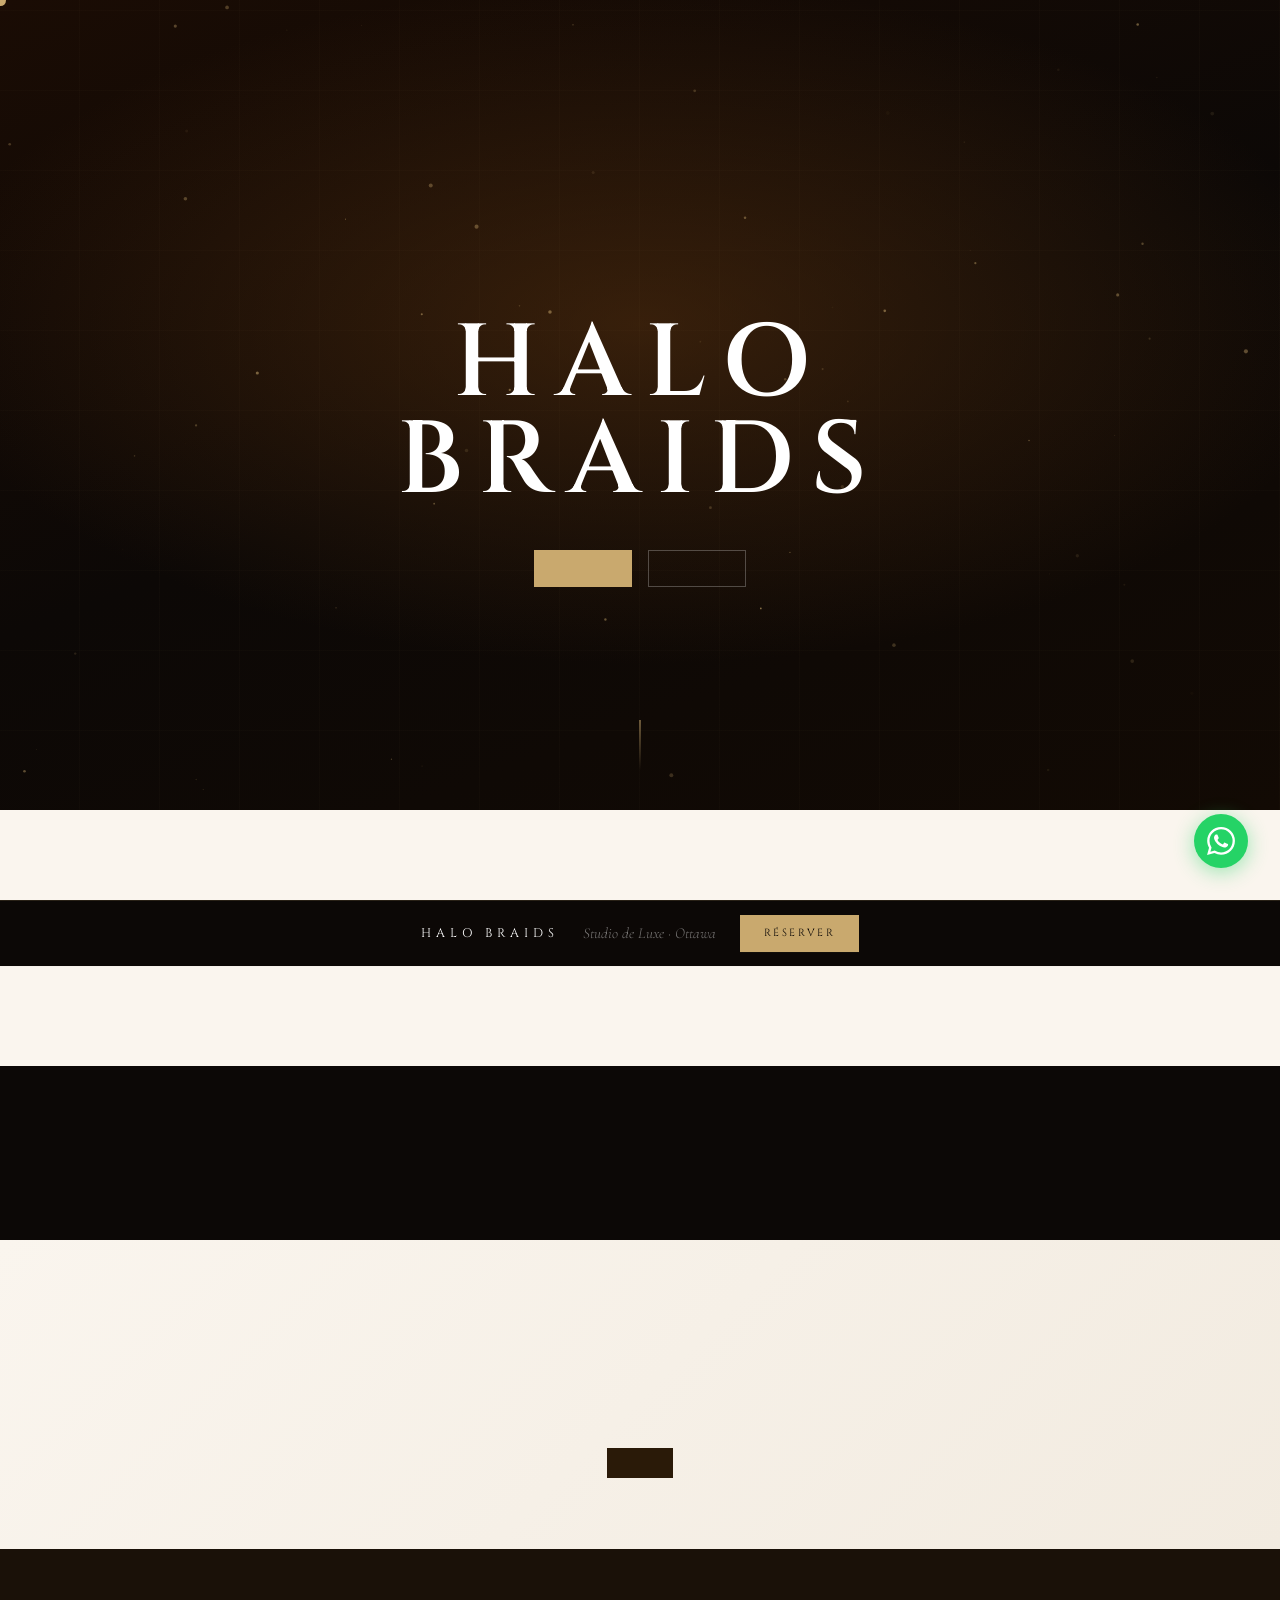
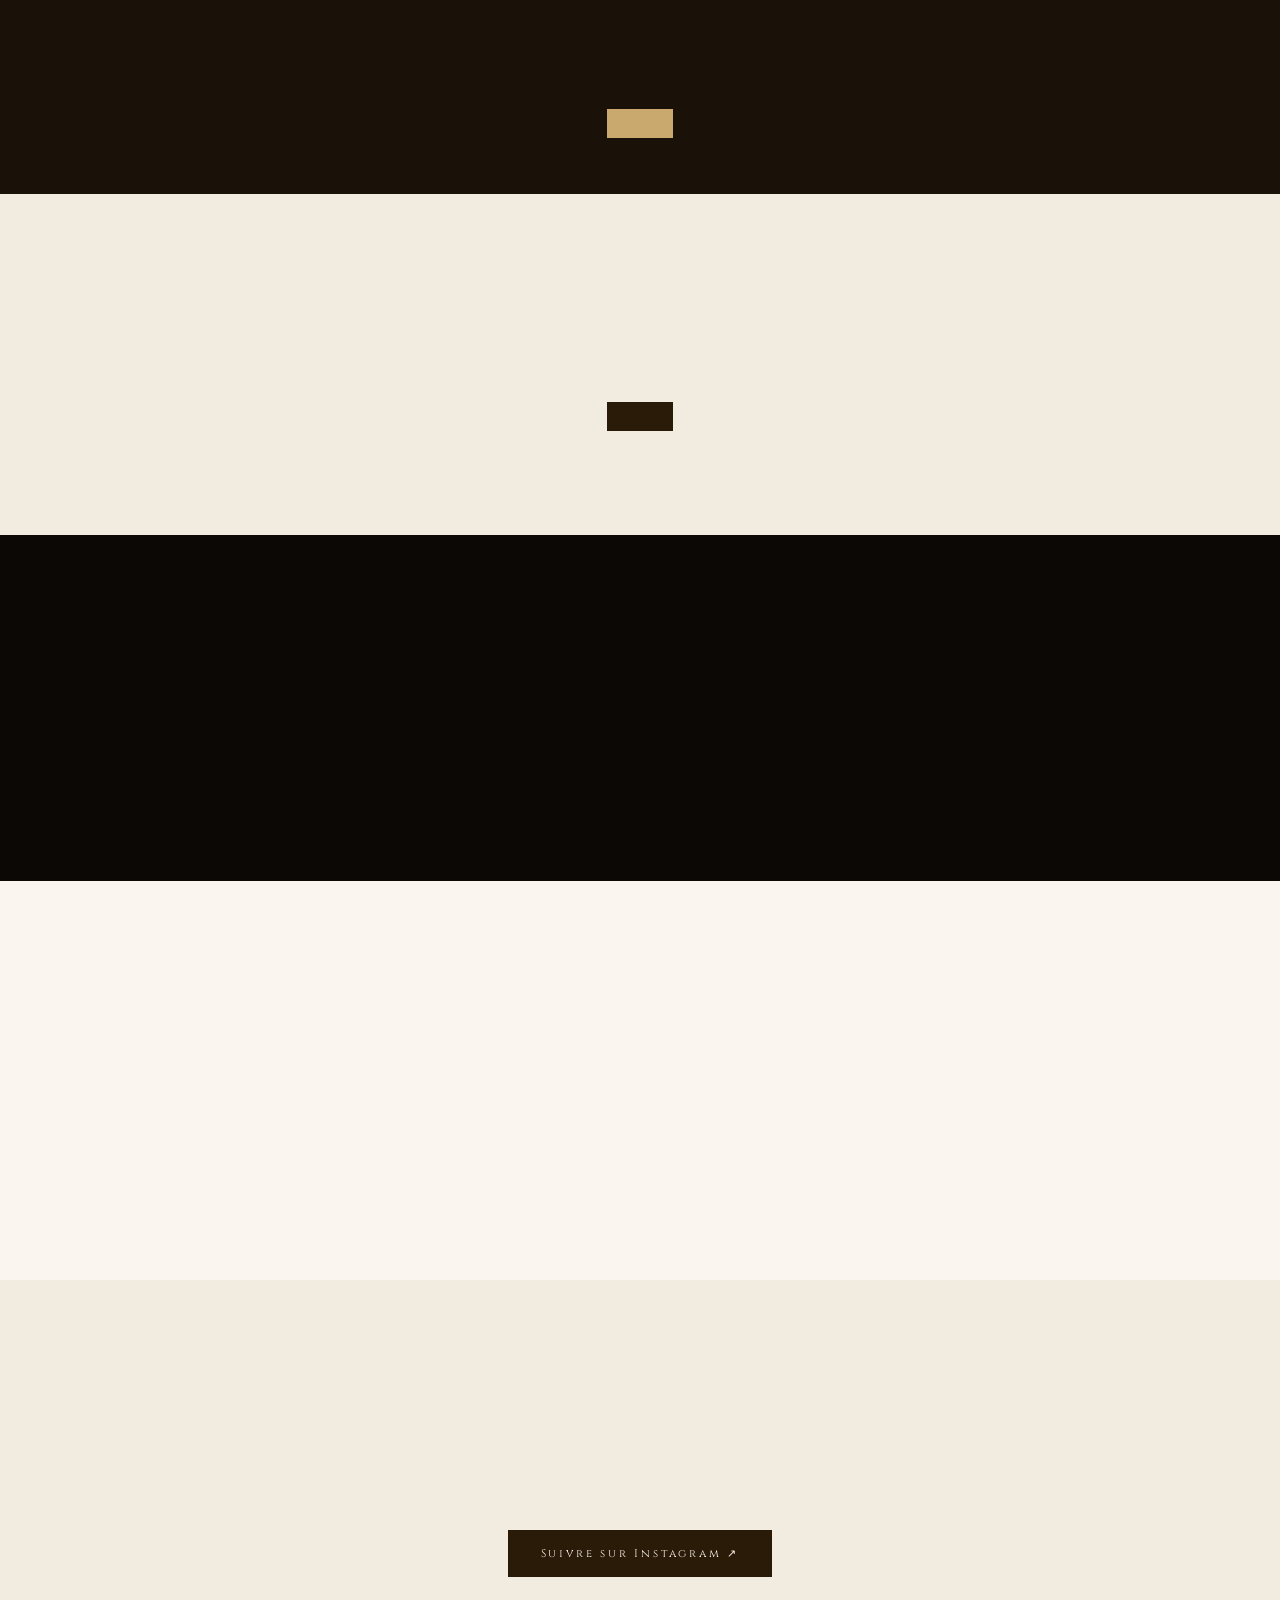
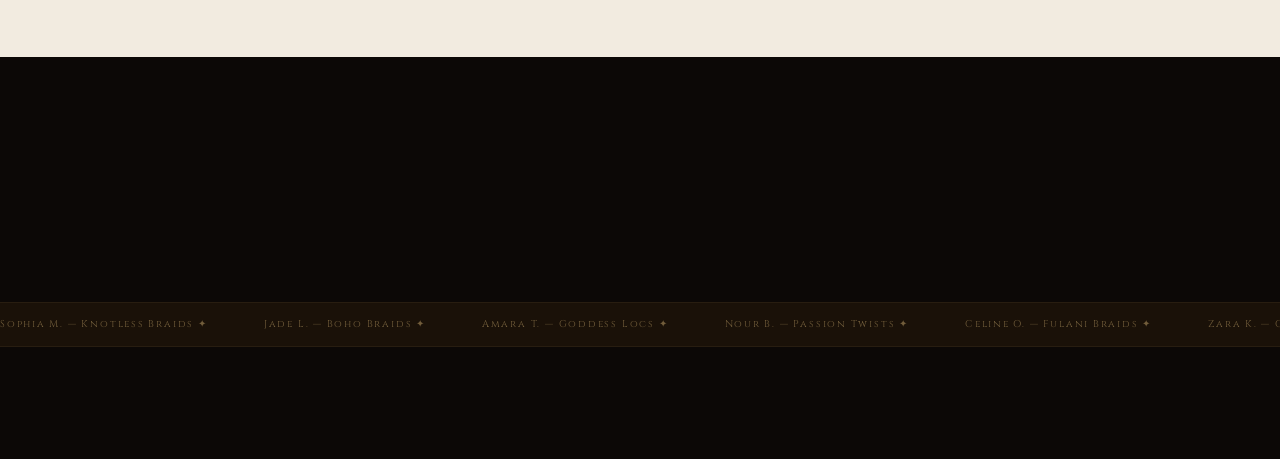
==== commit 534aeeac: "feat: expérience luxe complète — réservation avancée, fidélité, FAQ, À Propos, Contact - Horaires ét" ====
--- a/index.html
+++ b/index.html
@@ -22,6 +22,36 @@
   <link rel="preconnect" href="https://fonts.gstatic.com" crossorigin/>
   <link href="https://fonts.googleapis.com/css2?family=Cormorant+Garamond:ital,wght@0,300;0,400;0,500;0,600;1,300&family=Cinzel:wght@400;500;600&family=Great+Vibes&family=Jost:wght@200;300;400&display=swap" rel="stylesheet"/>
   <link rel="stylesheet" href="assets/styles.css"/>
+  <script type="application/ld+json">
+  {
+    "@context": "https://schema.org",
+    "@type": "HairSalon",
+    "name": "Halo Braids",
+    "description": "Studio de tressage de luxe à Ottawa-Gatineau. Knotless braids, Boho braids, Fulani braids, Passion Twists, Goddess Locs, Cornrows.",
+    "url": "https://ismael-ci.github.io/Halobraids/",
+    "telephone": "+16135550199",
+    "email": "hello@halobraids.ca",
+    "address": {
+      "@type": "PostalAddress",
+      "addressLocality": "Ottawa",
+      "addressRegion": "ON",
+      "addressCountry": "CA"
+    },
+    "areaServed": ["Ottawa", "Gatineau"],
+    "openingHours": ["Tu-Sa 09:00-22:00", "Su 10:00-18:00"],
+    "priceRange": "$90-$600",
+    "aggregateRating": {
+      "@type": "AggregateRating",
+      "ratingValue": "4.9",
+      "reviewCount": "87"
+    },
+    "sameAs": [
+      "https://instagram.com/halobraids.ca",
+      "https://facebook.com/halobraids",
+      "https://tiktok.com/@halobraids"
+    ]
+  }
+  </script>
 </head>
 <body data-page="home">
 
@@ -173,6 +203,20 @@
       <div style="font-family:'Cinzel',serif;font-size:.7rem;letter-spacing:.2em;color:var(--text)" data-i18n="rev3.name"></div>
       <div style="font-size:.78rem;color:var(--muted)" data-i18n="rev3.loc"></div>
     </div>
+  </div>
+</section>
+
+<!-- INSTAGRAM GRID -->
+<section class="section section-cream" style="padding:5rem 4rem">
+  <div class="section-header fade-up" style="text-align:center;margin-bottom:2.5rem">
+    <span class="label">INSTAGRAM</span>
+    <div class="h-script" style="font-size:clamp(2.2rem,4vw,3.5rem)">@halobraids.ca</div>
+  </div>
+  <div id="insta-grid" style="display:grid;grid-template-columns:repeat(3,1fr);gap:.6rem;max-width:900px;margin:0 auto"></div>
+  <div class="text-center mt-3">
+    <a href="https://instagram.com/halobraids.ca" target="_blank" rel="noopener" class="btn btn-dark">
+      Suivre sur Instagram ↗
+    </a>
   </div>
 </section>
 
@@ -278,12 +322,41 @@
     }
   }
 
+  const INSTA_IMGS = [
+    { src:'https://images.pexels.com/photos/14911898/pexels-photo-14911898.jpeg?auto=compress&cs=tinysrgb&w=500', label:'Knotless Braids' },
+    { src:'https://images.pexels.com/photos/7755207/pexels-photo-7755207.jpeg?auto=compress&cs=tinysrgb&w=500',  label:'Boho Braids' },
+    { src:'https://images.pexels.com/photos/7755214/pexels-photo-7755214.jpeg?auto=compress&cs=tinysrgb&w=500',  label:'Fulani Braids' },
+    { src:'https://images.pexels.com/photos/9554545/pexels-photo-9554545.jpeg?auto=compress&cs=tinysrgb&w=500',  label:'Passion Twists' },
+    { src:'https://images.pexels.com/photos/7755222/pexels-photo-7755222.jpeg?auto=compress&cs=tinysrgb&w=500',  label:'Goddess Locs' },
+    { src:'https://images.pexels.com/photos/6858591/pexels-photo-6858591.jpeg?auto=compress&cs=tinysrgb&w=500',  label:'Cornrows' },
+  ];
+
+  function renderInstaGrid() {
+    const g = document.getElementById('insta-grid');
+    if (!g) return;
+    g.innerHTML = INSTA_IMGS.map((im,i) => `
+      <a href="https://instagram.com/halobraids.ca" target="_blank" rel="noopener"
+         class="gallery-item fade-up" style="aspect-ratio:1/1;display:block"
+         aria-label="${im.label}">
+        <div class="ph" style="width:100%;height:100%;background:linear-gradient(135deg,#3a1e08,#0c0804)"></div>
+        <img src="${im.src}" alt="${im.label}" loading="lazy"
+             onerror="this.style.display='none'"
+             style="position:absolute;inset:0;width:100%;height:100%;object-fit:cover;transition:transform .5s"/>
+        <div class="tag" style="position:absolute;bottom:.7rem;left:.7rem;right:.7rem;font-family:'Cinzel',serif;font-size:.62rem;letter-spacing:.15em;color:var(--gold);text-align:center;opacity:0;transition:.3s;text-shadow:0 1px 4px rgba(0,0,0,.8)">${im.label}</div>
+      </a>`).join('');
+    g.querySelectorAll('.gallery-item').forEach(el => {
+      el.addEventListener('mouseenter', () => el.querySelector('.tag').style.opacity='1');
+      el.addEventListener('mouseleave', () => el.querySelector('.tag').style.opacity='0');
+    });
+  }
+
   function onLangChange() { renderHomeServices(); renderHomePromos(); renderHomeEvents(); }
   document.addEventListener('DOMContentLoaded', () => {
     renderHomeServices();
     renderHomePromos();
     renderHomeEvents();
     renderAnnouncement();
+    renderInstaGrid();
   });
 </script>
 </body>
--- a/assets/styles.css
+++ b/assets/styles.css
@@ -861,3 +861,308 @@
   .confirm-actions .btn { text-align:center; }
   .announce-bar { font-size:.58rem; flex-wrap:wrap; text-align:center; }
 }
+
+/* ════════ FAQ — ACCORDION ════════ */
+.faq-wrap { max-width:820px; margin:0 auto; }
+.faq-tabs {
+  display:flex; gap:.5rem; flex-wrap:wrap; margin-bottom:2.5rem;
+  border-bottom:1px solid var(--border); padding-bottom:1rem;
+}
+.faq-tab {
+  font-family:'Cinzel',serif; font-size:.65rem; letter-spacing:.2em;
+  padding:.55rem 1.3rem; border:1px solid var(--border);
+  background:transparent; color:var(--muted); cursor:pointer; transition:all .2s;
+}
+.faq-tab.active { border-color:var(--gold); color:var(--gold); background:rgba(201,169,110,.06); }
+.faq-tab:hover:not(.active) { border-color:var(--gold-dark); color:var(--gold-dark); }
+
+.faq-list { display:flex; flex-direction:column; }
+.faq-item { border-bottom:1px solid var(--border); }
+.faq-q {
+  display:flex; justify-content:space-between; align-items:center; gap:1rem;
+  width:100%; background:none; border:none; padding:1.3rem 0;
+  font-family:'Cormorant Garamond',serif; font-size:1.1rem; font-weight:500;
+  color:var(--text); cursor:pointer; text-align:left;
+  transition:color .2s;
+}
+.faq-q:hover { color:var(--gold-dark); }
+.faq-item.open .faq-q { color:var(--gold-dark); }
+.faq-icon {
+  flex-shrink:0; font-size:1.4rem; color:var(--gold);
+  line-height:1; transition:transform .3s;
+}
+.faq-item.open .faq-icon { transform:rotate(45deg); }
+.faq-a {
+  overflow:hidden; max-height:0;
+  transition:max-height .4s cubic-bezier(0,.9,.3,1), padding .4s;
+}
+.faq-item.open .faq-a { max-height:400px; padding-bottom:1.4rem; }
+.faq-a p {
+  font-family:'Cormorant Garamond',serif; font-size:1.05rem;
+  color:var(--muted); line-height:1.8;
+}
+
+/* ════════ PRICE CALCULATOR ════════ */
+.calc-section { padding-top:1rem; }
+.calc-box {
+  background:#fff; border:1px solid var(--border);
+  padding:2rem; display:flex; flex-direction:column; gap:1.8rem;
+}
+.calc-group { display:flex; flex-direction:column; gap:.7rem; }
+.calc-label {
+  font-family:'Cinzel',serif; font-size:.68rem;
+  letter-spacing:.25em; color:var(--muted);
+}
+.calc-opts { display:flex; gap:.6rem; flex-wrap:wrap; }
+.calc-opt {
+  border:1px solid var(--border); background:transparent;
+  padding:.6rem 1.1rem; cursor:pointer; transition:all .2s;
+  display:flex; flex-direction:column; align-items:center; gap:.2rem; min-width:90px;
+}
+.calc-opt:hover { border-color:var(--gold); }
+.calc-opt.active { border-color:var(--gold); background:var(--gold); }
+.calc-opt.active .calc-opt-name { color:var(--black); }
+.calc-opt.active .calc-opt-desc { color:var(--black); opacity:.7; }
+.calc-opt-name {
+  font-family:'Cinzel',serif; font-size:.68rem;
+  letter-spacing:.12em; color:var(--text);
+}
+.calc-opt-desc { font-family:'Cormorant Garamond',serif; font-size:.8rem; color:var(--muted); }
+
+.calc-results {
+  border-top:1px solid var(--border); padding-top:1.2rem;
+}
+.calc-result-label {
+  font-family:'Cinzel',serif; font-size:.65rem;
+  letter-spacing:.25em; color:var(--muted); margin-bottom:.9rem;
+}
+.calc-result-grid { display:flex; flex-direction:column; gap:.4rem; }
+.calc-result-item {
+  display:flex; justify-content:space-between; align-items:center;
+  padding:.5rem .8rem; background:var(--cream);
+}
+.calc-result-item:hover { background:var(--cream2); }
+.cr-name { font-family:'Cormorant Garamond',serif; font-size:1rem; color:var(--text); }
+.cr-price { font-family:'Cormorant Garamond',serif; font-size:1rem; color:var(--gold-dark); font-weight:500; }
+.calc-note {
+  font-family:'Cormorant Garamond',serif; font-style:italic;
+  font-size:.88rem; color:var(--muted); margin-top:.5rem;
+}
+
+/* ════════ LOYALTY BAR ════════ */
+.dash-loyalty-section { margin-bottom:2.5rem; }
+.dash-loyalty-section h2 {
+  font-family:'Cinzel',serif; font-size:.85rem;
+  letter-spacing:.2em; color:var(--text);
+  margin-bottom:1.2rem; padding-bottom:.6rem; border-bottom:1px solid var(--border);
+}
+.loyalty-card {
+  background:var(--cream); border:1px solid var(--border);
+  padding:1.5rem 2rem; display:flex; align-items:center; gap:3rem;
+}
+.loyalty-left { text-align:center; min-width:100px; }
+.loyalty-level {
+  font-family:'Cinzel',serif; font-size:1.1rem; letter-spacing:.15em;
+  color:var(--gold-dark); line-height:1;
+}
+.loyalty-visits {
+  font-family:'Cormorant Garamond',serif; font-size:1.4rem;
+  color:var(--text); margin-top:.3rem; display:flex; align-items:baseline; gap:.3rem;
+}
+.loyalty-right { flex:1; }
+.loyalty-bar-wrap { margin-bottom:.6rem; }
+.loyalty-bar {
+  height:6px; background:var(--border); border-radius:3px; overflow:hidden;
+}
+.loyalty-fill {
+  height:100%; background:linear-gradient(90deg,var(--gold-dark),var(--gold));
+  border-radius:3px; transition:width .8s cubic-bezier(.4,0,.2,1);
+}
+.loyalty-to-next {
+  font-family:'Cinzel',serif; font-size:.6rem;
+  letter-spacing:.15em; color:var(--muted); margin-top:.4rem;
+}
+.loyalty-reward {
+  font-family:'Cormorant Garamond',serif; font-size:.95rem;
+  color:var(--text); line-height:1.5;
+}
+
+/* ════════ COOKIE BAR ════════ */
+#cookie-bar {
+  position:fixed; bottom:0; left:0; right:0; z-index:500;
+  background:var(--black); border-top:1px solid rgba(201,169,110,.15);
+  padding:.9rem 2rem; display:flex; align-items:center; justify-content:center;
+  gap:1.5rem; flex-wrap:wrap;
+  font-family:'Cormorant Garamond',serif; font-size:.92rem;
+  color:rgba(255,255,255,.6);
+}
+#cookie-bar a { color:var(--gold); }
+#cookie-bar .btn { font-size:.6rem; padding:.5rem 1.2rem; flex-shrink:0; }
+
+/* ════════ MAP CONTAINER ════════ */
+.map-container { width:100%; overflow:hidden; }
+.map-container iframe { display:block; }
+
+/* ════════ CANCEL MODAL ════════ */
+.modal-overlay {
+  position:fixed; inset:0; z-index:9000;
+  background:rgba(12,8,6,.82); backdrop-filter:blur(4px);
+  display:flex; align-items:center; justify-content:center; padding:1.5rem;
+}
+.modal-box {
+  background:var(--cream); border:1px solid var(--border);
+  padding:2.5rem; max-width:420px; width:100%;
+  display:flex; flex-direction:column; gap:1rem;
+}
+.modal-title {
+  font-family:'Cinzel',serif; font-size:.95rem;
+  letter-spacing:.18em; color:var(--text);
+}
+.modal-body {
+  font-family:'Cormorant Garamond',serif; font-size:1rem;
+  color:var(--muted); line-height:1.7;
+}
+.modal-actions { display:flex; gap:.8rem; justify-content:flex-end; margin-top:.5rem; }
+
+/* ════════ COUNTDOWN BANNER ════════ */
+.countdown-banner {
+  background:linear-gradient(90deg,var(--dark),#1f1404,var(--dark));
+  border:1px solid rgba(201,169,110,.2); padding:1.5rem 2rem;
+  display:flex; align-items:center; gap:2rem; flex-wrap:wrap;
+  margin-bottom:2rem;
+}
+.countdown-boxes { display:flex; gap:1rem; }
+.cbox {
+  background:rgba(201,169,110,.1); border:1px solid rgba(201,169,110,.2);
+  padding:.6rem 1rem; text-align:center; min-width:56px;
+}
+.cbox span {
+  display:block; font-family:'Cormorant Garamond',serif;
+  font-size:1.7rem; color:var(--gold); line-height:1;
+}
+.cbox small {
+  font-family:'Cinzel',serif; font-size:.55rem;
+  letter-spacing:.18em; color:var(--muted); margin-top:.2rem; display:block;
+}
+
+/* ════════ CONTACT GRID ════════ */
+.contact-grid {
+  display:grid; grid-template-columns:1fr 1.2fr; gap:5rem;
+  max-width:1060px; margin:0 auto; align-items:start;
+}
+.contact-infos { margin:1.5rem 0 2rem; display:flex; flex-direction:column; gap:1rem; }
+.contact-info-row {
+  display:flex; align-items:flex-start; gap:1rem;
+  padding-bottom:1rem; border-bottom:1px solid var(--border);
+}
+.contact-info-row:last-child { border-bottom:none; }
+.ci-key {
+  font-family:'Cinzel',serif; font-size:.65rem;
+  letter-spacing:.2em; color:var(--muted); flex-shrink:0; min-width:90px;
+  padding-top:.15rem;
+}
+.ci-val {
+  font-family:'Cormorant Garamond',serif; font-size:1.05rem;
+  color:var(--text); text-decoration:none; line-height:1.6;
+}
+.ci-val:hover { color:var(--gold); }
+.contact-cta-box {
+  margin-top:2.5rem; padding:1.8rem;
+  background:var(--cream2); border:1px solid var(--border);
+  text-align:center;
+}
+.contact-form { max-width:none; margin:0; }
+@media (max-width:900px) {
+  .contact-grid { grid-template-columns:1fr; gap:3rem; }
+}
+
+/* Social links */
+.social-links { display:flex; flex-direction:column; gap:.5rem; }
+.social-btn {
+  display:flex; align-items:center; gap:.75rem;
+  font-family:'Cinzel',serif; font-size:.68rem; letter-spacing:.15em;
+  color:var(--text); text-decoration:none;
+  padding:.6rem .9rem; border:1px solid var(--border); transition:all .2s;
+}
+.social-btn:hover { border-color:var(--gold); color:var(--gold); }
+.social-btn svg { color:var(--gold); flex-shrink:0; }
+
+/* Form select */
+.form-select {
+  width:100%; padding:.85rem 1rem; background:#fff; border:1px solid var(--border);
+  font-family:'Cormorant Garamond',serif; font-size:1rem; color:var(--text);
+  outline:none; transition:border-color .25s; border-radius:var(--radius);
+  appearance:none; cursor:pointer;
+}
+.form-select:focus { border-color:var(--gold); }
+
+/* ════════ ABOUT PAGE ════════ */
+.value-card { padding:2rem 1.5rem; text-align:center; }
+.value-num {
+  font-family:'Cormorant Garamond',serif; font-size:3rem;
+  color:rgba(201,169,110,.25); line-height:1; margin-bottom:.8rem;
+}
+.section-dark .value-num { color:rgba(201,169,110,.2); }
+.value-title {
+  font-family:'Cinzel',serif; font-size:.75rem;
+  letter-spacing:.22em; color:var(--gold); margin-bottom:.7rem;
+}
+.value-desc {
+  font-family:'Cormorant Garamond',serif; font-size:1rem;
+  color:rgba(255,255,255,.5); line-height:1.75;
+}
+
+.cert-list { display:flex; flex-direction:column; gap:.7rem; }
+.cert-item {
+  display:flex; align-items:center; gap:1rem;
+  font-family:'Cormorant Garamond',serif; font-size:1rem; color:var(--muted);
+  padding:.65rem 0; border-bottom:1px solid var(--border);
+}
+.cert-item:last-child { border-bottom:none; }
+.cert-icon { color:var(--gold); font-size:.75rem; flex-shrink:0; }
+
+/* Team cards */
+.team-card { overflow:hidden; }
+.team-img-wrap { position:relative; overflow:hidden; }
+.team-img-overlay {
+  position:absolute; inset:0;
+  background:linear-gradient(to top, rgba(12,8,6,.7) 0%, transparent 55%);
+  display:flex; align-items:flex-end; padding:1rem; opacity:0; transition:opacity .35s;
+}
+.team-card:hover .team-img-overlay { opacity:1; }
+.team-card .role {
+  font-family:'Cormorant Garamond',serif; font-style:italic;
+  color:var(--muted); font-size:.95rem; margin:.2rem 0;
+}
+.team-card .specialty {
+  font-family:'Cormorant Garamond',serif; font-size:.88rem;
+  color:var(--muted); line-height:1.5;
+}
+.team-card .rating { font-size:.85rem; }
+
+/* About story responsive */
+@media (max-width:900px) {
+  .about-story-grid { grid-template-columns:1fr !important; }
+  .about-story-img { order:-1; }
+}
+
+/* Booking cancelled state */
+.booking-item.cancelled { opacity:.65; }
+.booking-badge.cancelled { background:var(--muted); }
+.booking-badge.past { background:var(--text); }
+.booking-status.cancelled { color:var(--red); border-color:var(--red); }
+
+/* ════════ EXTRA RESPONSIVE ════════ */
+@media (max-width:768px) {
+  .loyalty-card { flex-direction:column; gap:1.5rem; text-align:center; }
+  .loyalty-left { min-width:auto; }
+  .countdown-banner { flex-direction:column; gap:1rem; }
+  .countdown-boxes { justify-content:center; }
+  .faq-tabs { gap:.4rem; }
+  .faq-tab { font-size:.58rem; padding:.45rem 1rem; }
+  .calc-opts { gap:.4rem; }
+  .calc-opt { min-width:72px; padding:.5rem .8rem; }
+  .grid-4 { grid-template-columns:repeat(2,1fr); }
+  .about-story-grid { gap:2.5rem !important; }
+  #cookie-bar { font-size:.82rem; gap:1rem; flex-direction:column; text-align:center; }
+}
